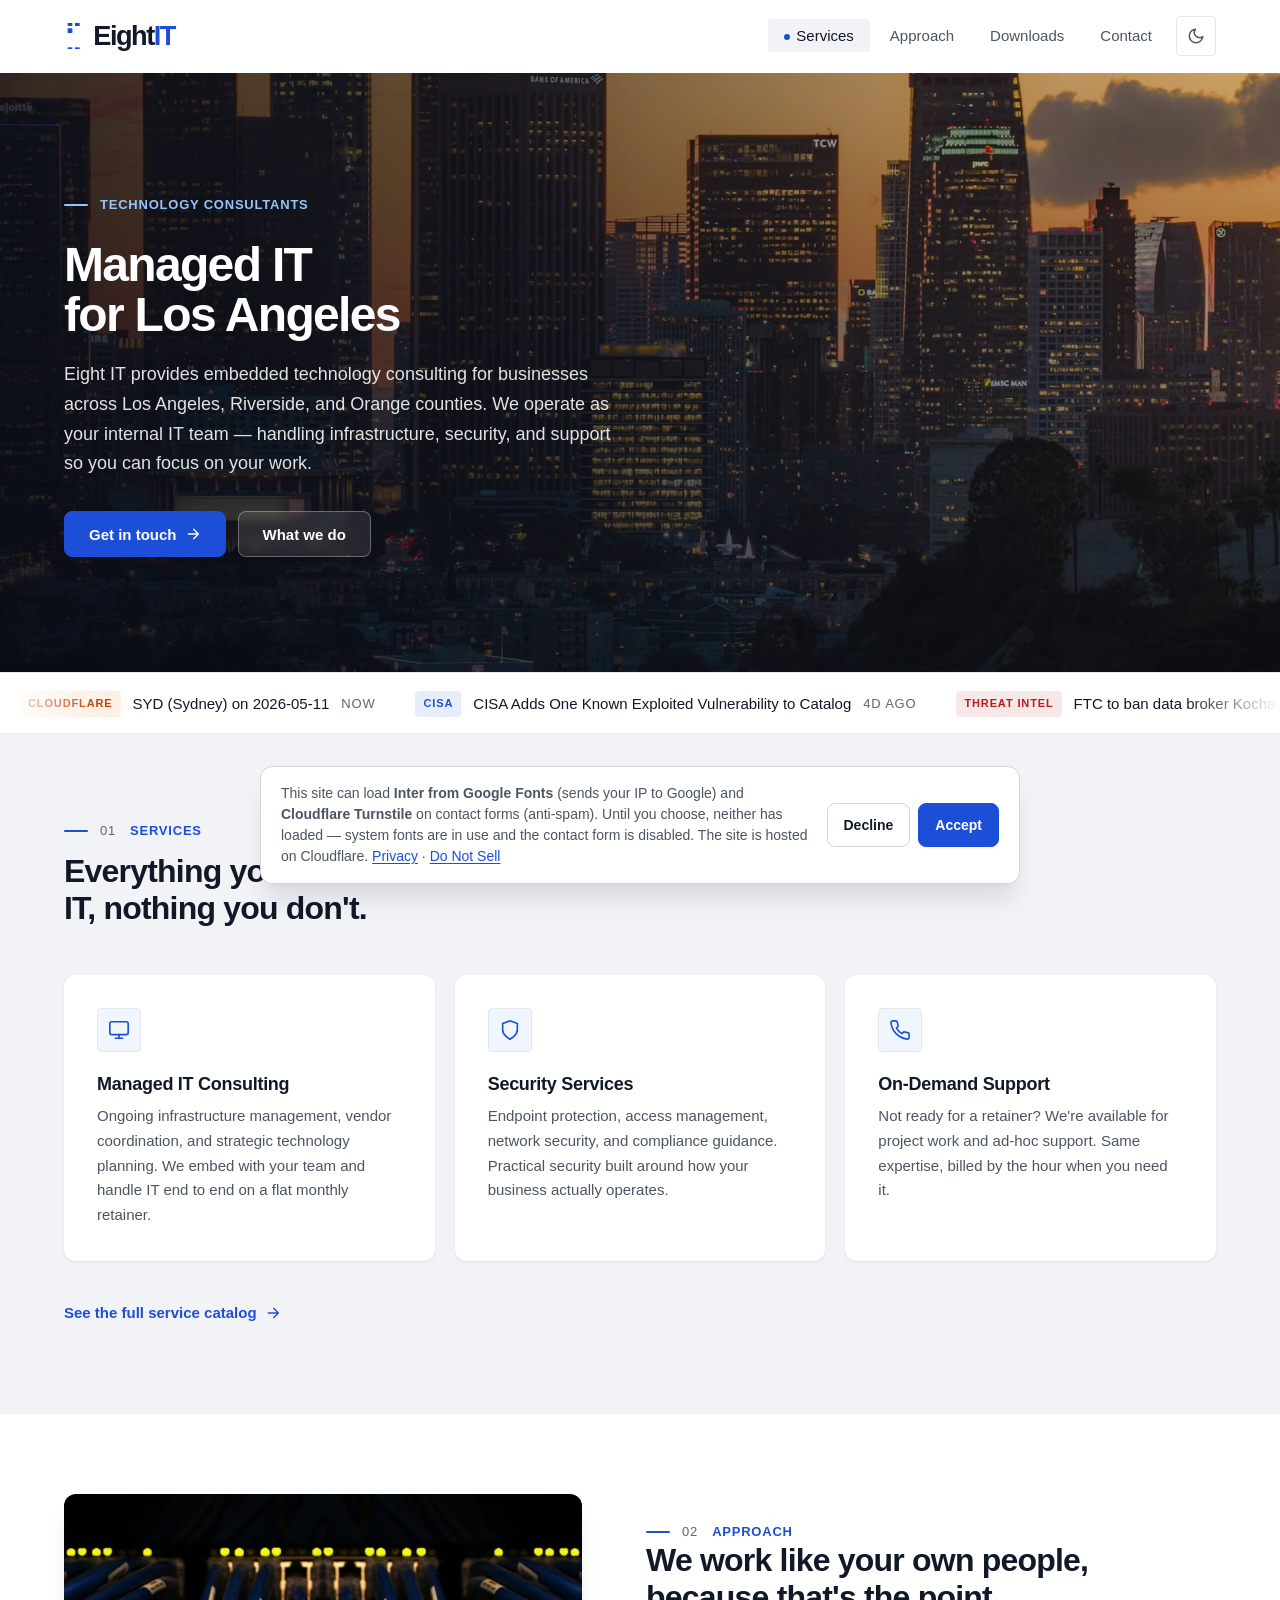
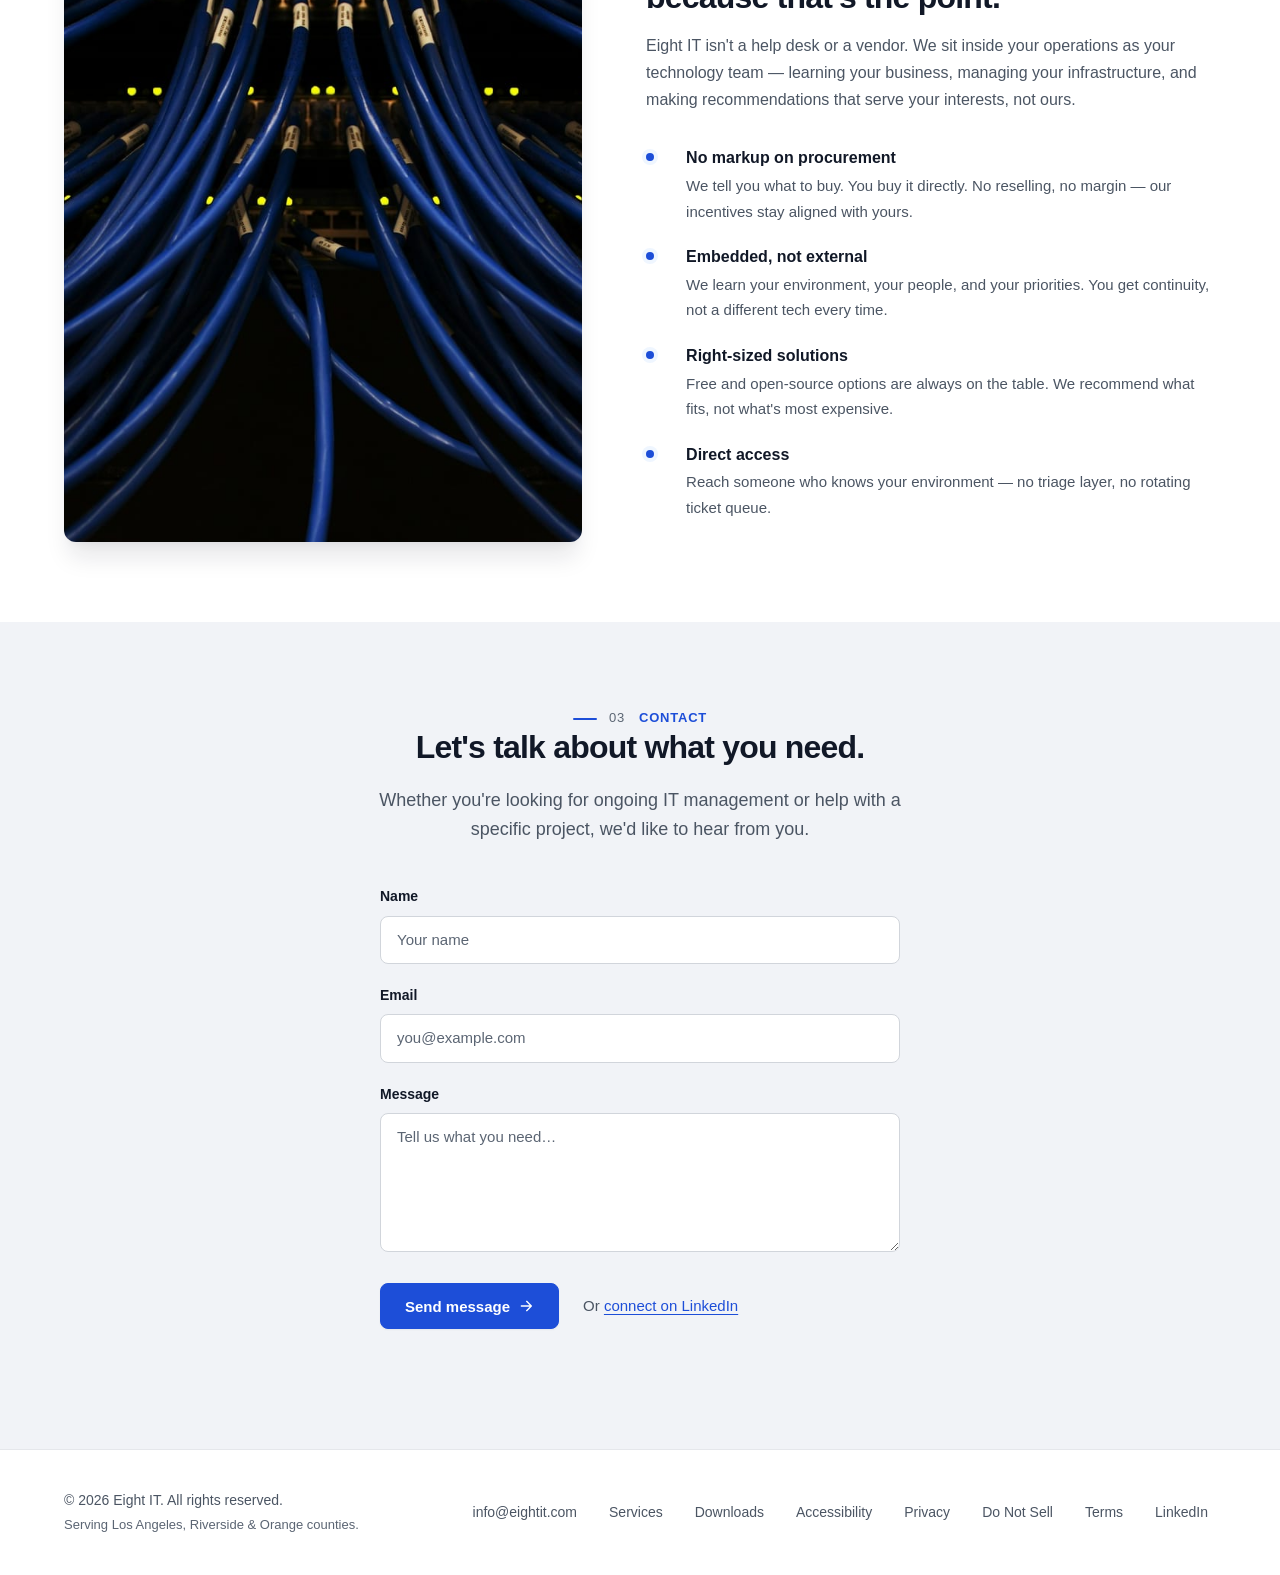
==== index.html @ 601e26f4 "Center code signature in page headers" ====
<!DOCTYPE html>
<!--
                                        ███████╗██╗ ██████╗ ██╗  ██╗████████╗    ██╗████████╗
                                        ██╔════╝██║██╔════╝ ██║  ██║╚══██╔══╝    ██║╚══██╔══╝
                                        █████╗  ██║██║  ███╗███████║   ██║       ██║   ██║
                                        ██╔══╝  ██║██║   ██║██╔══██║   ██║       ██║   ██║
                                        ███████╗██║╚██████╔╝██║  ██║   ██║       ██║   ██║
                                        ╚══════╝╚═╝ ╚═════╝ ╚═╝  ╚═╝   ╚═╝       ╚═╝   ╚═╝

                                                  Designed & built by eightit.com
-->
<html lang="en">
<head>
  <meta charset="UTF-8">
  <meta name="viewport" content="width=device-width, initial-scale=1.0">
  <title>Managed IT in Los Angeles, OC & Riverside | Eight IT</title>
  <meta name="description" content="Eight IT provides embedded technology consulting for businesses across Los Angeles, Riverside, and Orange counties. Managed IT, security, and on-demand support.">

  <link rel="canonical" href="https://eightit.com/">
  <link rel="icon" type="image/svg+xml" href="/favicon.svg">
  <meta name="theme-color" content="#ffffff" media="(prefers-color-scheme: light)">
  <meta name="theme-color" content="#0d1117" media="(prefers-color-scheme: dark)">

  <script>
    (function() {
      try {
        var t = localStorage.getItem('theme');
        if (t === 'dark' || t === 'light') document.documentElement.setAttribute('data-theme', t);
      } catch(e) {}
    })();
  </script>

  <meta property="og:type" content="website">
  <meta property="og:title" content="Managed IT in Los Angeles, OC & Riverside | Eight IT">
  <meta property="og:description" content="Embedded technology consulting for businesses across Los Angeles, Riverside, and Orange counties. Managed IT, security, and on-demand support.">
  <meta property="og:url" content="https://eightit.com/">
  <meta property="og:image" content="https://eightit.com/og-image.png">
  <meta property="og:image:width" content="1200">
  <meta property="og:image:height" content="630">
  <meta property="og:image:alt" content="Eight IT — managed IT for Los Angeles businesses">
  <meta property="og:site_name" content="Eight IT">

  <meta name="twitter:card" content="summary_large_image">
  <meta name="twitter:title" content="Managed IT in Los Angeles, OC & Riverside | Eight IT">
  <meta name="twitter:description" content="Embedded technology consulting for businesses across Los Angeles, Riverside, and Orange counties.">
  <meta name="twitter:image" content="https://eightit.com/og-image.png">

  <script>
    (function() {
      try {
        if (localStorage.getItem('consent') !== 'accept') return;
      } catch(e) { return; }
      var h = document.head, l;
      l = document.createElement('link'); l.rel = 'preconnect'; l.href = 'https://fonts.googleapis.com'; h.appendChild(l);
      l = document.createElement('link'); l.rel = 'preconnect'; l.href = 'https://fonts.gstatic.com'; l.crossOrigin = ''; h.appendChild(l);
      l = document.createElement('link'); l.rel = 'stylesheet'; l.href = 'https://fonts.googleapis.com/css2?family=Inter:wght@400;500;600;700;800&display=swap'; h.appendChild(l);
    })();
  </script>
  <link rel="preload" as="image" href="/images/hero-la.jpg" fetchpriority="high">
  <link rel="stylesheet" href="/styles.css">
  <script src="/consent.js" defer></script>

  <script type="application/ld+json">
  {
    "@context": "https://schema.org",
    "@type": "ProfessionalService",
    "name": "Eight IT",
    "description": "Embedded technology consulting for businesses across Los Angeles, Riverside, and Orange counties. Managed IT, security, and on-demand support.",
    "url": "https://eightit.com/",
    "image": "https://eightit.com/og-image.png",
    "email": "info@eightit.com",
    "areaServed": [
      { "@type": "AdministrativeArea", "name": "Los Angeles County, California" },
      { "@type": "AdministrativeArea", "name": "Riverside County, California" },
      { "@type": "AdministrativeArea", "name": "Orange County, California" }
    ],
    "knowsAbout": [
      "Managed IT Consulting",
      "On-Demand IT Support",
      "Network Security",
      "Infrastructure Management",
      "Vendor Coordination",
      "VoIP Management",
      "Backup and Disaster Recovery",
      "Network Optimization",
      "Server Maintenance",
      "Application Support"
    ],
    "sameAs": [
      "https://www.linkedin.com/company/eight-it"
    ]
  }
  </script>
</head>
<body>

  <a class="skip-link" href="#main">Skip to main content</a>

  <header class="site-header" id="site-header">
    <div class="nav-inner">
      <a href="/" class="logo" aria-label="Eight IT home"><span class="logo-spinner" aria-hidden="true"><span class="strip"><span></span><span></span><span></span><span></span><span></span><span></span><span></span><span></span><span></span><span></span></span></span>Eight<span class="logo-it">IT</span></a>
      <div class="nav-actions">
        <nav class="nav-primary" id="primary-nav" aria-label="Primary">
          <ul class="nav-links">
            <li><a href="#services">Services</a></li>
            <li><a href="#approach">Approach</a></li>
            <li><a href="/downloads">Downloads</a></li>
            <li><a href="#contact">Contact</a></li>
          </ul>
        </nav>
        <button class="theme-toggle" id="theme-toggle" aria-label="Toggle dark mode" type="button">
          <svg class="icon-moon" width="18" height="18" viewBox="0 0 24 24" fill="none" stroke="currentColor" stroke-width="2" stroke-linecap="round" stroke-linejoin="round" aria-hidden="true" focusable="false"><path d="M21 12.79A9 9 0 1 1 11.21 3 7 7 0 0 0 21 12.79z"/></svg>
          <svg class="icon-sun" width="18" height="18" viewBox="0 0 24 24" fill="none" stroke="currentColor" stroke-width="2" stroke-linecap="round" stroke-linejoin="round" aria-hidden="true" focusable="false"><circle cx="12" cy="12" r="4"/><path d="M12 2v2M12 20v2M4.93 4.93l1.41 1.41M17.66 17.66l1.41 1.41M2 12h2M20 12h2M4.93 19.07l1.41-1.41M17.66 6.34l1.41-1.41"/></svg>
        </button>
        <button
          class="menu-toggle"
          aria-label="Open navigation menu"
          aria-expanded="false"
          aria-controls="primary-nav"
          id="menu-toggle"
          type="button">
          <svg width="22" height="22" viewBox="0 0 24 24" fill="none" stroke="currentColor" stroke-width="2" stroke-linecap="round" aria-hidden="true" focusable="false"><path d="M4 7h16M4 12h16M4 17h16"/></svg>
        </button>
      </div>
    </div>
  </header>

  <div class="scroll-progress" id="scroll-progress" aria-hidden="true"></div>

  <main id="main">

    <section class="hero" aria-labelledby="hero-heading" style="background-image: url('/images/hero-la.jpg');">
      <div class="container">
        <div class="hero-content js-reveal">
          <p class="eyebrow">Technology Consultants</p>
          <h1 class="heading-display" id="hero-heading">Managed IT<br>for Los&nbsp;Angeles</h1>
          <p class="lede">Eight IT provides embedded technology consulting for businesses across Los Angeles, Riverside, and Orange counties. We operate as your internal IT team &mdash; handling infrastructure, security, and support so you can focus on your work.</p>
          <div class="cta-row">
            <a href="#contact" class="btn btn-primary">
              Get in touch
              <svg class="arrow" width="16" height="16" viewBox="0 0 24 24" fill="none" stroke="currentColor" stroke-width="2" stroke-linecap="round" stroke-linejoin="round" aria-hidden="true" focusable="false"><path d="M5 12h14M13 5l7 7-7 7"/></svg>
            </a>
            <a href="#services" class="btn btn-secondary">What we do</a>
          </div>
        </div>
      </div>
    </section>

    <aside class="status-ticker" aria-label="Recent IT status updates">
      <div class="status-ticker-track">
        <!-- ticker:start -->
        <ul class="status-ticker-list">
          <li><a class="status-item" href="https://www.cloudflarestatus.com/incidents/2l7lhfmns1c0" target="_blank" rel="noopener noreferrer">
            <span class="status-source status-source-cf">Cloudflare</span>
            <span class="status-headline">SYD (Sydney) on 2026-05-11</span>
            <span class="status-time">now</span>
          </a></li>
          <li><a class="status-item" href="https://www.cisa.gov/news-events/alerts/2026/05/01/cisa-adds-one-known-exploited-vulnerability-catalog" target="_blank" rel="noopener noreferrer">
            <span class="status-source status-source-cisa">CISA</span>
            <span class="status-headline">CISA Adds One Known Exploited Vulnerability to Catalog</span>
            <span class="status-time">4d ago</span>
          </a></li>
          <li><a class="status-item" href="https://www.bleepingcomputer.com/news/security/ftc-to-ban-data-broker-kochava-from-selling-americans-location-data/" target="_blank" rel="noopener noreferrer">
            <span class="status-source status-source-sec">Threat Intel</span>
            <span class="status-headline">FTC to ban data broker Kochava from selling Americans’ location data</span>
            <span class="status-time">2h ago</span>
          </a></li>
          <li><a class="status-item" href="https://nvd.nist.gov/vuln/detail/CVE-2026-41385" target="_blank" rel="noopener noreferrer">
            <span class="status-source status-source-nist">NIST</span>
            <span class="status-headline">CVE-2026-41385: OpenClaw before 2026.3.31 stores Nostr privateKey as plaintext in configu…</span>
            <span class="status-time">6d ago</span>
          </a></li>
          <li><a class="status-item" href="https://status.cloud.microsoft/" target="_blank" rel="noopener noreferrer">
            <span class="status-source status-source-ms">Microsoft 365</span>
            <span class="status-headline">Service health — see public status page</span>
            <span class="status-time">live</span>
          </a></li>
          <li><a class="status-item" href="https://www.cloudflarestatus.com/incidents/f7k30kg35wt9" target="_blank" rel="noopener noreferrer">
            <span class="status-source status-source-cf">Cloudflare</span>
            <span class="status-headline">LHR (London) on 2026-05-08</span>
            <span class="status-time">now</span>
          </a></li>
          <li><a class="status-item" href="https://www.cisa.gov/resources-tools/resources/careful-adoption-agentic-ai-services" target="_blank" rel="noopener noreferrer">
            <span class="status-source status-source-cisa">CISA</span>
            <span class="status-headline">Careful Adoption of Agentic AI Services</span>
            <span class="status-time">4d ago</span>
          </a></li>
          <li><a class="status-item" href="https://www.bleepingcomputer.com/news/security/the-eol-blind-spot-in-your-cve-feed-what-sca-tools-dont-check/" target="_blank" rel="noopener noreferrer">
            <span class="status-source status-source-sec">Threat Intel</span>
            <span class="status-headline">The EOL Blind Spot in Your CVE Feed: What SCA Tools Don&#39;t Check.</span>
            <span class="status-time">2h ago</span>
          </a></li>
          <li><a class="status-item" href="https://nvd.nist.gov/vuln/detail/CVE-2026-41384" target="_blank" rel="noopener noreferrer">
            <span class="status-source status-source-nist">NIST</span>
            <span class="status-headline">CVE-2026-41384: OpenClaw before 2026.3.24 contains an environment variable injection vuln…</span>
            <span class="status-time">6d ago</span>
          </a></li>
        </ul>
        <ul class="status-ticker-list" aria-hidden="true">
          <li><a class="status-item" href="https://www.cloudflarestatus.com/incidents/2l7lhfmns1c0" tabindex="-1">
            <span class="status-source status-source-cf">Cloudflare</span>
            <span class="status-headline">SYD (Sydney) on 2026-05-11</span>
            <span class="status-time">now</span>
          </a></li>
          <li><a class="status-item" href="https://www.cisa.gov/news-events/alerts/2026/05/01/cisa-adds-one-known-exploited-vulnerability-catalog" tabindex="-1">
            <span class="status-source status-source-cisa">CISA</span>
            <span class="status-headline">CISA Adds One Known Exploited Vulnerability to Catalog</span>
            <span class="status-time">4d ago</span>
          </a></li>
          <li><a class="status-item" href="https://www.bleepingcomputer.com/news/security/ftc-to-ban-data-broker-kochava-from-selling-americans-location-data/" tabindex="-1">
            <span class="status-source status-source-sec">Threat Intel</span>
            <span class="status-headline">FTC to ban data broker Kochava from selling Americans’ location data</span>
            <span class="status-time">2h ago</span>
          </a></li>
          <li><a class="status-item" href="https://nvd.nist.gov/vuln/detail/CVE-2026-41385" tabindex="-1">
            <span class="status-source status-source-nist">NIST</span>
            <span class="status-headline">CVE-2026-41385: OpenClaw before 2026.3.31 stores Nostr privateKey as plaintext in configu…</span>
            <span class="status-time">6d ago</span>
          </a></li>
          <li><a class="status-item" href="https://status.cloud.microsoft/" tabindex="-1">
            <span class="status-source status-source-ms">Microsoft 365</span>
            <span class="status-headline">Service health — see public status page</span>
            <span class="status-time">live</span>
          </a></li>
          <li><a class="status-item" href="https://www.cloudflarestatus.com/incidents/f7k30kg35wt9" tabindex="-1">
            <span class="status-source status-source-cf">Cloudflare</span>
            <span class="status-headline">LHR (London) on 2026-05-08</span>
            <span class="status-time">now</span>
          </a></li>
          <li><a class="status-item" href="https://www.cisa.gov/resources-tools/resources/careful-adoption-agentic-ai-services" tabindex="-1">
            <span class="status-source status-source-cisa">CISA</span>
            <span class="status-headline">Careful Adoption of Agentic AI Services</span>
            <span class="status-time">4d ago</span>
          </a></li>
          <li><a class="status-item" href="https://www.bleepingcomputer.com/news/security/the-eol-blind-spot-in-your-cve-feed-what-sca-tools-dont-check/" tabindex="-1">
            <span class="status-source status-source-sec">Threat Intel</span>
            <span class="status-headline">The EOL Blind Spot in Your CVE Feed: What SCA Tools Don&#39;t Check.</span>
            <span class="status-time">2h ago</span>
          </a></li>
          <li><a class="status-item" href="https://nvd.nist.gov/vuln/detail/CVE-2026-41384" tabindex="-1">
            <span class="status-source status-source-nist">NIST</span>
            <span class="status-headline">CVE-2026-41384: OpenClaw before 2026.3.24 contains an environment variable injection vuln…</span>
            <span class="status-time">6d ago</span>
          </a></li>
        </ul>
        <!-- ticker:end -->
      </div>
    </aside>

    <section class="section-tinted" id="services" aria-labelledby="services-heading">
      <div class="container">
        <div class="section-head js-reveal">
          <p class="eyebrow"><span class="num">01</span> Services</p>
          <h2 class="heading-section" id="services-heading">Everything you need from IT, nothing you don't.</h2>
        </div>
        <div class="cards">
          <article class="card js-reveal">
            <div class="card-icon" aria-hidden="true">
              <svg width="22" height="22" viewBox="0 0 24 24" fill="none" stroke="currentColor" stroke-width="1.75" stroke-linecap="round" stroke-linejoin="round" focusable="false"><rect x="2" y="3" width="20" height="14" rx="2"/><path d="M8 21h8M12 17v4"/></svg>
            </div>
            <h3 class="heading-card">Managed IT Consulting</h3>
            <p>Ongoing infrastructure management, vendor coordination, and strategic technology planning. We embed with your team and handle IT end to end on a flat monthly retainer.</p>
          </article>
          <article class="card js-reveal">
            <div class="card-icon" aria-hidden="true">
              <svg width="22" height="22" viewBox="0 0 24 24" fill="none" stroke="currentColor" stroke-width="1.75" stroke-linecap="round" stroke-linejoin="round" focusable="false"><path d="M12 22s8-4 8-10V5l-8-3-8 3v7c0 6 8 10 8 10z"/></svg>
            </div>
            <h3 class="heading-card">Security Services</h3>
            <p>Endpoint protection, access management, network security, and compliance guidance. Practical security built around how your business actually operates.</p>
          </article>
          <article class="card js-reveal">
            <div class="card-icon" aria-hidden="true">
              <svg width="22" height="22" viewBox="0 0 24 24" fill="none" stroke="currentColor" stroke-width="1.75" stroke-linecap="round" stroke-linejoin="round" focusable="false"><path d="M22 16.92v3a2 2 0 01-2.18 2 19.79 19.79 0 01-8.63-3.07 19.5 19.5 0 01-6-6 19.79 19.79 0 01-3.07-8.67A2 2 0 014.11 2h3a2 2 0 012 1.72 12.84 12.84 0 00.7 2.81 2 2 0 01-.45 2.11L8.09 9.91a16 16 0 006 6l1.27-1.27a2 2 0 012.11-.45 12.84 12.84 0 002.81.7A2 2 0 0122 16.92z"/></svg>
            </div>
            <h3 class="heading-card">On-Demand Support</h3>
            <p>Not ready for a retainer? We're available for project work and ad-hoc support. Same expertise, billed by the hour when you need it.</p>
          </article>
        </div>
        <a href="/services" class="see-more-link">
          See the full service catalog
          <svg class="arrow" width="16" height="16" viewBox="0 0 24 24" fill="none" stroke="currentColor" stroke-width="2" stroke-linecap="round" stroke-linejoin="round" aria-hidden="true" focusable="false"><path d="M5 12h14M13 5l7 7-7 7"/></svg>
        </a>
      </div>
    </section>

    <section id="approach" aria-labelledby="approach-heading">
      <div class="container">
        <div class="split-grid">
          <div class="media-frame js-reveal">
            <img
              src="/images/approach-network-cables.jpg"
              alt="Close-up of blue Ethernet cables plugged into a network switch, with status lights illuminated."
              width="1600" height="1067"
              loading="lazy"
              decoding="async">
          </div>
          <div class="js-reveal">
            <p class="eyebrow"><span class="num">02</span> Approach</p>
            <h2 class="heading-section" id="approach-heading">We work like your own people, because that's the point.</h2>
            <p class="body-muted" style="margin-top: var(--space-4);">Eight IT isn't a help desk or a vendor. We sit inside your operations as your technology team &mdash; learning your business, managing your infrastructure, and making recommendations that serve your interests, not ours.</p>
            <ul class="feature-list">
              <li>
                <div>
                  <strong>No markup on procurement</strong>
                  <span>We tell you what to buy. You buy it directly. No reselling, no margin &mdash; our incentives stay aligned with yours.</span>
                </div>
              </li>
              <li>
                <div>
                  <strong>Embedded, not external</strong>
                  <span>We learn your environment, your people, and your priorities. You get continuity, not a different tech every time.</span>
                </div>
              </li>
              <li>
                <div>
                  <strong>Right-sized solutions</strong>
                  <span>Free and open-source options are always on the table. We recommend what fits, not what's most expensive.</span>
                </div>
              </li>
              <li>
                <div>
                  <strong>Direct access</strong>
                  <span>Reach someone who knows your environment &mdash; no triage layer, no rotating ticket queue.</span>
                </div>
              </li>
            </ul>
          </div>
        </div>
      </div>
    </section>

    <section class="section-tinted contact" id="contact" aria-labelledby="contact-heading">
      <div class="container">
        <div class="js-reveal">
          <p class="eyebrow" style="justify-content: center;"><span class="num">03</span> Contact</p>
          <h2 class="heading-section" id="contact-heading">Let's talk about what you need.</h2>
          <p class="lede">Whether you're looking for ongoing IT management or help with a specific project, we'd like to hear from you.</p>
          <form class="contact-form" id="contact-form" novalidate>
            <div class="form-group">
              <label class="form-label" for="cf-name">Name</label>
              <input class="form-input" type="text" id="cf-name" name="name" autocomplete="name" required placeholder="Your name">
            </div>
            <div class="form-group">
              <label class="form-label" for="cf-email">Email</label>
              <input class="form-input" type="email" id="cf-email" name="email" autocomplete="email" required placeholder="you@example.com">
            </div>
            <div class="form-group">
              <label class="form-label" for="cf-message">Message</label>
              <textarea class="form-input" id="cf-message" name="message" rows="5" required placeholder="Tell us what you need…"></textarea>
            </div>
            <div class="form-group" style="position:absolute;left:-9999px;" aria-hidden="true">
              <label for="cf-website">Website</label>
              <input type="text" id="cf-website" name="website" tabindex="-1" autocomplete="off">
            </div>
            <div class="cf-turnstile" data-sitekey="0x4AAAAAADKU69W8-SxxoZzs" data-theme="auto"></div>
            <div class="form-footer">
              <button type="submit" class="btn btn-primary" id="cf-submit">
                <span id="cf-submit-text">Send message</span>
                <svg class="arrow" width="16" height="16" viewBox="0 0 24 24" fill="none" stroke="currentColor" stroke-width="2" stroke-linecap="round" stroke-linejoin="round" aria-hidden="true" focusable="false"><path d="M5 12h14M13 5l7 7-7 7"/></svg>
              </button>
              <p class="form-alt">Or <a href="https://www.linkedin.com/company/eight-it" target="_blank" rel="noopener noreferrer">connect on LinkedIn<span class="sr-only"> (opens in a new tab)</span></a></p>
            </div>
            <div class="form-status" id="cf-status" role="status" aria-live="polite" aria-atomic="true"></div>
          </form>
        </div>
      </div>
    </section>

  </main>

  <footer class="site-footer">
    <div class="footer-inner">
      <div class="footer-meta">
        <span>&copy; <span class="year">2026</span> Eight IT. All rights reserved.</span>
        <span class="region">Serving Los Angeles, Riverside &amp; Orange counties.</span>
      </div>
      <div class="footer-links">
        <a href="mailto:info@eightit.com">info@eightit.com</a>
        <a href="/services">Services</a>
        <a href="/downloads">Downloads</a>
        <a href="/accessibility">Accessibility</a>
        <a href="/privacy">Privacy</a>
        <a href="/do-not-sell">Do Not Sell</a>
        <a href="/terms">Terms</a>
        <a href="https://www.linkedin.com/company/eight-it" target="_blank" rel="noopener noreferrer">LinkedIn<span class="sr-only"> (opens in a new tab)</span></a>
      </div>
    </div>
  </footer>

  <script>
    (function() {
      // Mobile menu toggle
      var toggle = document.getElementById('menu-toggle');
      var nav = document.getElementById('primary-nav');
      if (toggle && nav) {
        var setOpen = function(open) {
          nav.classList.toggle('open', open);
          toggle.setAttribute('aria-expanded', String(open));
          toggle.setAttribute('aria-label', open ? 'Close navigation menu' : 'Open navigation menu');
        };
        toggle.addEventListener('click', function() { setOpen(!nav.classList.contains('open')); });
        nav.addEventListener('click', function(e) {
          if (e.target.tagName === 'A') setOpen(false);
        });
        document.addEventListener('keydown', function(e) {
          if (e.key === 'Escape' && nav.classList.contains('open')) {
            setOpen(false);
            toggle.focus();
          }
        });
      }

      // Sticky header shadow + scroll-progress bar
      var header = document.getElementById('site-header');
      var progress = document.getElementById('scroll-progress');
      var onScroll = function() {
        if (header) header.classList.toggle('scrolled', window.scrollY > 4);
        if (progress) {
          var docH = document.documentElement.scrollHeight - window.innerHeight;
          var ratio = docH > 0 ? Math.min(window.scrollY / docH, 1) : 0;
          progress.style.transform = 'scaleX(' + ratio + ')';
        }
      };
      window.addEventListener('scroll', onScroll, { passive: true });
      onScroll();

      // Theme toggle
      var themeToggle = document.getElementById('theme-toggle');
      if (themeToggle) {
        themeToggle.addEventListener('click', function() {
          var current = document.documentElement.getAttribute('data-theme');
          var prefersDark = window.matchMedia('(prefers-color-scheme: dark)').matches;
          var effective = current || (prefersDark ? 'dark' : 'light');
          var next = effective === 'dark' ? 'light' : 'dark';
          document.documentElement.classList.add('theme-transition');
          document.documentElement.setAttribute('data-theme', next);
          try { localStorage.setItem('theme', next); } catch(e) {}
          window.setTimeout(function() {
            document.documentElement.classList.remove('theme-transition');
          }, 300);
        });
      }

      // Scroll-spy for in-page nav links
      var spyLinks = Array.prototype.slice.call(
        document.querySelectorAll('.nav-links a[href^="#"]')
      );
      var spySections = Array.prototype.slice.call(
        document.querySelectorAll('main section[id]')
      );
      if (spyLinks.length && spySections.length) {
        var spyLocked = false;
        var spyLockTimer;
        var setActive = function(id) {
          spyLinks.forEach(function(l) {
            if (l.getAttribute('href') === '#' + id) l.setAttribute('data-active', '');
            else l.removeAttribute('data-active');
          });
        };
        var updateSpy = function() {
          if (spyLocked) return;
          var atBottom = (window.innerHeight + window.scrollY) >= (document.documentElement.scrollHeight - 4);
          if (atBottom) {
            setActive(spySections[spySections.length - 1].id);
            return;
          }
          var cutoff = window.innerHeight * 0.4;
          var current = spySections[0].id;
          for (var i = 0; i < spySections.length; i++) {
            var top = spySections[i].getBoundingClientRect().top;
            if (top <= cutoff) current = spySections[i].id;
          }
          setActive(current);
        };
        spyLinks.forEach(function(link) {
          link.addEventListener('click', function() {
            var href = link.getAttribute('href');
            if (!href || href.charAt(0) !== '#') return;
            spyLocked = true;
            setActive(href.slice(1));
            clearTimeout(spyLockTimer);
            spyLockTimer = setTimeout(function() { spyLocked = false; updateSpy(); }, 900);
          });
        });
        window.addEventListener('scroll', updateSpy, { passive: true });
        window.addEventListener('resize', updateSpy);
        updateSpy();
      }

    })();
  </script>

  <script>
    (function () {
      var form   = document.getElementById('contact-form');
      var submit = document.getElementById('cf-submit');
      var label  = document.getElementById('cf-submit-text');
      var status = document.getElementById('cf-status');
      if (!form) return;
      form.addEventListener('submit', function (e) {
        e.preventDefault();
        status.textContent = '';
        status.className = 'form-status';
        var token = form.querySelector('[name="cf-turnstile-response"]');
        if (typeof turnstile !== 'undefined' && (!token || !token.value)) {
          status.textContent = 'Please complete the verification challenge.';
          status.className = 'form-status error';
          return;
        }
        submit.disabled = true;
        label.textContent = 'Sending…';
        fetch('/api/contact', { method: 'POST', body: new FormData(form) })
          .then(function (r) { return r.json(); })
          .then(function (d) {
            if (d.ok) {
              form.reset();
              if (typeof turnstile !== 'undefined') turnstile.reset();
              status.textContent = 'Message sent! We\'ll be in touch shortly.';
              status.className = 'form-status success';
            } else {
              status.textContent = d.error || 'Something went wrong. Please try again.';
              status.className = 'form-status error';
            }
          })
          .catch(function () {
            status.textContent = 'Something went wrong. Please try again.';
            status.className = 'form-status error';
          })
          .finally(function () {
            submit.disabled = false;
            label.textContent = 'Send message';
          });
      });
    }());
  </script>

  <script>
    (function () {
      function esc(s) {
        return String(s).replace(/&/g,'&amp;').replace(/</g,'&lt;').replace(/>/g,'&gt;').replace(/"/g,'&quot;').replace(/'/g,'&#39;');
      }
      function item(it, focusable) {
        var target = focusable ? ' target="_blank" rel="noopener noreferrer"' : '';
        var tab    = focusable ? '' : ' tabindex="-1"';
        return '<li><a class="status-item" href="' + esc(it.href) + '"' + target + tab + '>' +
          '<span class="status-source ' + esc(it.cssClass) + '">' + esc(it.source) + '</span>' +
          '<span class="status-headline">' + esc(it.headline) + '</span>' +
          '<span class="status-time">' + esc(it.time || '') + '</span>' +
          '</a></li>';
      }
      fetch('/api/ticker')
        .then(function (r) { return r.ok ? r.json() : null; })
        .then(function (items) {
          if (!items || !items.length) return;
          var lists = document.querySelectorAll('.status-ticker-list');
          if (lists.length < 2) return;
          lists[0].innerHTML = items.map(function (it) { return item(it, true);  }).join('');
          lists[1].innerHTML = items.map(function (it) { return item(it, false); }).join('');
        })
        .catch(function () {});
    }());
  </script>

</body>
</html>
---- styles.css ----
/* ============================================
   Eight IT — Design System
   ============================================ */

/* ---- Reset ---- */
*, *::before, *::after { margin: 0; padding: 0; box-sizing: border-box; }

/* ---- Tokens ---- */
:root {
  /* Color — neutrals */
  --gray-50:  #f9fafb;
  --gray-100: #f3f4f6;
  --gray-200: #e5e7eb;
  --gray-300: #d1d5db;
  --gray-400: #9ca3af;
  --gray-500: #6b7280;
  --gray-600: #4b5563;
  --gray-700: #374151;
  --gray-800: #1f2937;
  --gray-900: #111827;

  /* Color — brand */
  --blue-50:  #eff6ff;
  --blue-100: #dbeafe;
  --blue-500: #3b82f6;
  --blue-600: #2563eb;
  --blue-700: #1d4ed8;
  --blue-800: #1e40af;
  --blue-900: #1e3a8a;

  /* Semantic */
  --fg:        var(--gray-900);
  --fg-muted:  var(--gray-600);
  --fg-subtle: #5b6573;
  --bg:        #ffffff;
  --bg-alt:    #f1f3f7;
  --bg-tinted: var(--blue-50);
  --border:    var(--gray-200);
  --border-strong: var(--gray-300);
  --accent:        var(--blue-700);
  --accent-text:   var(--blue-700);
  --accent-hover:  var(--blue-800);
  --accent-focus:  var(--blue-900);
  --on-accent:     #ffffff;
  --shadow-rgb: 17, 24, 39;
  --hero-glow: rgba(29, 78, 216, 0.06);
  --color-scheme: light;

  /* Type */
  --font-sans: "Inter", -apple-system, BlinkMacSystemFont, "Segoe UI", Roboto, Helvetica, Arial, sans-serif;
  --font-feature: "cv11", "ss01", "ss03";

  /* Spacing (4px base) */
  --space-1:  0.25rem;
  --space-2:  0.5rem;
  --space-3:  0.75rem;
  --space-4:  1rem;
  --space-5:  1.25rem;
  --space-6:  1.5rem;
  --space-8:  2rem;
  --space-10: 2.5rem;
  --space-12: 3rem;
  --space-16: 4rem;
  --space-20: 5rem;
  --space-24: 6rem;
  --space-32: 8rem;

  /* Radius */
  --radius-sm: 4px;
  --radius:    8px;
  --radius-md: 12px;
  --radius-lg: 16px;

  /* Shadow */
  --shadow-xs:  0 1px 2px 0 rgba(17, 24, 39, 0.05);
  --shadow-sm:  0 1px 3px 0 rgba(17, 24, 39, 0.08), 0 1px 2px -1px rgba(17, 24, 39, 0.06);
  --shadow:     0 4px 6px -1px rgba(17, 24, 39, 0.08), 0 2px 4px -2px rgba(17, 24, 39, 0.05);
  --shadow-md:  0 10px 15px -3px rgba(17, 24, 39, 0.08), 0 4px 6px -4px rgba(17, 24, 39, 0.04);
  --shadow-lg:  0 20px 25px -5px rgba(17, 24, 39, 0.10), 0 8px 10px -6px rgba(17, 24, 39, 0.05);
  --shadow-xl:  0 25px 50px -12px rgba(17, 24, 39, 0.18);

  /* Layout */
  --container-wide: 1200px;
  --container-prose: 720px;
  --header-height: 72px;

  /* Motion */
  --ease: cubic-bezier(0.4, 0, 0.2, 1);
  --duration: 200ms;
}

/* ---- Dark mode tokens ---- */
:root[data-theme="dark"] {
  --fg:        var(--gray-100);
  --fg-muted:  #b5bcc9;
  --fg-subtle: #8b94a3;
  --bg:        #0d1117;
  --bg-alt:    #161b22;
  --bg-tinted: #172554;
  --border:    #21262d;
  --border-strong: #30363d;
  --accent:        var(--blue-600);
  --accent-text:   #93c5fd;
  --accent-hover:  var(--blue-500);
  --accent-focus:  #bfdbfe;
  --on-accent:     #ffffff;
  --shadow-rgb: 0, 0, 0;
  --shadow-xs:  0 1px 2px 0 rgba(0, 0, 0, 0.5);
  --shadow-sm:  0 1px 3px 0 rgba(0, 0, 0, 0.45), 0 1px 2px -1px rgba(0, 0, 0, 0.35);
  --shadow:     0 4px 6px -1px rgba(0, 0, 0, 0.5), 0 2px 4px -2px rgba(0, 0, 0, 0.35);
  --shadow-md:  0 10px 15px -3px rgba(0, 0, 0, 0.55), 0 4px 6px -4px rgba(0, 0, 0, 0.35);
  --shadow-lg:  0 20px 25px -5px rgba(0, 0, 0, 0.55), 0 8px 10px -6px rgba(0, 0, 0, 0.4);
  --shadow-xl:  0 25px 50px -12px rgba(0, 0, 0, 0.7);
  --hero-glow: rgba(96, 165, 250, 0.10);
  --color-scheme: dark;
}

@media (prefers-color-scheme: dark) {
  :root:not([data-theme="light"]) {
    --fg:        var(--gray-100);
    --fg-muted:  #b5bcc9;
    --fg-subtle: #8b94a3;
    --bg:        #0d1117;
    --bg-alt:    #161b22;
    --bg-tinted: #172554;
    --border:    #21262d;
    --border-strong: #30363d;
    --accent:        var(--blue-600);
    --accent-text:   #93c5fd;
    --accent-hover:  var(--blue-500);
    --accent-focus:  #bfdbfe;
    --on-accent:     #ffffff;
    --shadow-rgb: 0, 0, 0;
    --shadow-xs:  0 1px 2px 0 rgba(0, 0, 0, 0.5);
    --shadow-sm:  0 1px 3px 0 rgba(0, 0, 0, 0.45), 0 1px 2px -1px rgba(0, 0, 0, 0.35);
    --shadow:     0 4px 6px -1px rgba(0, 0, 0, 0.5), 0 2px 4px -2px rgba(0, 0, 0, 0.35);
    --shadow-md:  0 10px 15px -3px rgba(0, 0, 0, 0.55), 0 4px 6px -4px rgba(0, 0, 0, 0.35);
    --shadow-lg:  0 20px 25px -5px rgba(0, 0, 0, 0.55), 0 8px 10px -6px rgba(0, 0, 0, 0.4);
    --shadow-xl:  0 25px 50px -12px rgba(0, 0, 0, 0.7);
    --hero-glow: rgba(96, 165, 250, 0.10);
    --color-scheme: dark;
  }
}

html { color-scheme: var(--color-scheme); }

/* Smooth color transitions when theme is toggled (not on initial paint) */
.theme-transition,
.theme-transition *,
.theme-transition *::before,
.theme-transition *::after {
  transition: background-color 250ms var(--ease),
              color 250ms var(--ease),
              border-color 250ms var(--ease),
              box-shadow 250ms var(--ease) !important;
}

/* ---- Reduced motion ---- */
@media (prefers-reduced-motion: reduce) {
  html { scroll-behavior: auto; }
  *, *::before, *::after {
    animation-duration: 0.01ms !important;
    animation-iteration-count: 1 !important;
    transition-duration: 0.01ms !important;
    scroll-behavior: auto !important;
  }
}

@media (prefers-reduced-motion: no-preference) {
  html { scroll-behavior: smooth; }
}

/* ---- Base ---- */
html {
  scroll-padding-top: calc(var(--header-height) + 16px);
}

body {
  font-family: var(--font-sans);
  font-feature-settings: var(--font-feature);
  font-size: 1rem;
  line-height: 1.6;
  color: var(--fg);
  background: var(--bg);
  -webkit-font-smoothing: antialiased;
  -moz-osx-font-smoothing: grayscale;
  text-rendering: optimizeLegibility;
}

img, svg, video {
  display: block;
  max-width: 100%;
}

/* ---- A11y utilities ---- */
.sr-only {
  position: absolute;
  width: 1px; height: 1px;
  padding: 0; margin: -1px;
  overflow: hidden;
  clip: rect(0, 0, 0, 0);
  white-space: nowrap;
  border: 0;
}

.skip-link {
  position: absolute;
  top: -48px;
  left: 16px;
  padding: 12px 20px;
  background: var(--gray-900);
  color: #fff;
  text-decoration: none;
  border-radius: var(--radius);
  font-weight: 600;
  font-size: 0.9375rem;
  z-index: 200;
  transition: top var(--duration) var(--ease);
}
.skip-link:focus {
  top: 12px;
  outline: 3px solid var(--accent);
  outline-offset: 2px;
}

:focus-visible {
  outline: 3px solid var(--accent-text);
  outline-offset: 2px;
  border-radius: var(--radius-sm);
}

/* ---- Layout primitives ---- */
.container {
  max-width: var(--container-wide);
  margin-inline: auto;
  padding-inline: var(--space-6);
}
.container-prose {
  max-width: var(--container-prose);
  margin-inline: auto;
  padding-inline: var(--space-6);
}

section { padding-block: var(--space-20); }
.section-tinted { background: var(--bg-alt); }

/* ---- Header / Nav ---- */
.site-header {
  position: sticky;
  top: 0;
  z-index: 50;
  background: rgba(255, 255, 255, 0.85);
  backdrop-filter: saturate(180%) blur(10px);
  -webkit-backdrop-filter: saturate(180%) blur(10px);
  border-bottom: 1px solid transparent;
  transition: border-color var(--duration) var(--ease);
}
.site-header.scrolled { border-bottom-color: var(--border); }

.nav-inner {
  max-width: var(--container-wide);
  margin-inline: auto;
  padding-inline: var(--space-6);
  height: var(--header-height);
  display: flex;
  align-items: center;
  justify-content: space-between;
  gap: var(--space-6);
}

.logo {
  font-size: 1.7rem;
  font-weight: 900;
  letter-spacing: -0.055em;
  color: var(--fg);
  text-decoration: none;
  padding: var(--space-2);
  margin-inline-start: calc(var(--space-2) * -1);
  border-radius: var(--radius-sm);
  display: inline-flex;
  align-items: center;
  gap: 0;
  line-height: 1;
}
.logo .logo-spinner {
  display: inline-flex;
  flex-shrink: 0;
  height: 1em;
  width: 0.75em;
  line-height: 1;
  overflow: hidden;
  color: var(--accent-text);
  font-family: ui-monospace, 'JetBrains Mono', 'Fira Code', Menlo, Consolas, monospace;
  font-size: 0.92em;
  font-weight: 700;
  align-items: flex-start;
  margin-right: 0.42em;
}
.logo .logo-spinner .strip {
  display: flex;
  flex-direction: column;
  line-height: 1;
  animation: logo-spin 0.9s steps(10) infinite;
}
.logo .logo-spinner .strip > span {
  display: block;
  height: 1em;
  line-height: 1;
  text-align: center;
  width: 100%;
}
.logo .logo-spinner .strip > span:nth-child(1)::before { content: "⠋"; }
.logo .logo-spinner .strip > span:nth-child(2)::before { content: "⠙"; }
.logo .logo-spinner .strip > span:nth-child(3)::before { content: "⠹"; }
.logo .logo-spinner .strip > span:nth-child(4)::before { content: "⠸"; }
.logo .logo-spinner .strip > span:nth-child(5)::before { content: "⠼"; }
.logo .logo-spinner .strip > span:nth-child(6)::before { content: "⠴"; }
.logo .logo-spinner .strip > span:nth-child(7)::before { content: "⠦"; }
.logo .logo-spinner .strip > span:nth-child(8)::before { content: "⠧"; }
.logo .logo-spinner .strip > span:nth-child(9)::before { content: "⠇"; }
.logo .logo-spinner .strip > span:nth-child(10)::before { content: "⠏"; }
@keyframes logo-spin {
  from { transform: translateY(0); }
  to { transform: translateY(-10em); }
}
@media (prefers-reduced-motion: reduce) {
  .logo .logo-spinner .strip { animation: none; }
}
.logo .logo-it { color: var(--accent-text); }

.nav-links {
  display: flex;
  align-items: center;
  gap: var(--space-1);
  list-style: none;
}
.nav-links a {
  color: var(--fg-muted);
  text-decoration: none;
  font-size: 0.9375rem;
  font-weight: 500;
  padding: var(--space-2) var(--space-4);
  border-radius: var(--radius-sm);
  transition: color var(--duration) var(--ease), background-color var(--duration) var(--ease);
}
.nav-links a:hover { color: var(--fg); background: var(--bg-alt); }
.nav-links a[aria-current="page"] {
  color: var(--fg);
  background: var(--bg-alt);
}

.menu-toggle {
  display: none;
  background: transparent;
  border: 1px solid transparent;
  padding: var(--space-2);
  border-radius: var(--radius-sm);
  cursor: pointer;
  color: var(--fg);
  min-width: 44px;
  min-height: 44px;
  align-items: center;
  justify-content: center;
}
.menu-toggle:hover { background: var(--bg-alt); }

/* ---- Typography ---- */
.eyebrow {
  display: inline-flex;
  align-items: center;
  gap: var(--space-3);
  font-size: 0.8125rem;
  font-weight: 600;
  letter-spacing: 0.06em;
  text-transform: uppercase;
  color: var(--accent-text);
  font-feature-settings: "tnum" 1, "ss01", "cv11";
}
.eyebrow::before {
  content: "";
  display: inline-block;
  width: 24px;
  height: 2px;
  background: var(--accent-text);
  border-radius: 1px;
}
.eyebrow .num {
  color: var(--fg-subtle);
  font-weight: 500;
  margin-right: 2px;
}

.heading-display {
  font-size: clamp(2.25rem, 1.5rem + 2.25vw, 3rem);
  line-height: 1.05;
  letter-spacing: -0.035em;
  font-weight: 800;
  color: var(--fg);
  text-wrap: balance;
}

.heading-section {
  font-size: clamp(1.75rem, 1.25rem + 1.25vw, 2rem);
  line-height: 1.15;
  letter-spacing: -0.025em;
  font-weight: 700;
  color: var(--fg);
  text-wrap: balance;
  max-width: 26ch;
}

.heading-card {
  font-size: 1.125rem;
  line-height: 1.35;
  letter-spacing: -0.015em;
  font-weight: 700;
  color: var(--fg);
}

.lede {
  font-size: 1.125rem;
  color: var(--fg-muted);
  line-height: 1.65;
  max-width: 56ch;
}

.body-muted {
  color: var(--fg-muted);
  line-height: 1.7;
}

/* ---- Buttons ---- */
.btn {
  display: inline-flex;
  align-items: center;
  justify-content: center;
  gap: var(--space-2);
  padding: 0.875rem 1.5rem;
  border-radius: var(--radius);
  font-family: inherit;
  font-size: 0.9375rem;
  font-weight: 600;
  line-height: 1;
  text-decoration: none;
  border: 1px solid transparent;
  cursor: pointer;
  min-height: 44px;
  transition: background-color var(--duration) var(--ease),
              border-color var(--duration) var(--ease),
              color var(--duration) var(--ease),
              transform var(--duration) var(--ease),
              box-shadow var(--duration) var(--ease);
  white-space: nowrap;
}
.btn:active { transform: translateY(1px); }
.btn .arrow {
  transition: transform var(--duration) var(--ease);
}
.btn:hover .arrow { transform: translateX(3px); }

.btn-primary {
  background: var(--accent);
  color: var(--on-accent);
  border-color: var(--accent);
  box-shadow: var(--shadow-xs);
}
.btn-primary:hover {
  background: var(--accent-hover);
  border-color: var(--accent-hover);
  box-shadow: var(--shadow-sm);
}

.btn-secondary {
  background: transparent;
  color: var(--fg);
  border-color: var(--border-strong);
}
.btn-secondary:hover {
  background: var(--bg-alt);
  border-color: var(--gray-400);
}

/* ---- Hero ---- */
.hero {
  position: relative;
  overflow: hidden;
  padding: 0;
  background-color: #0d1117;
  background-size: cover;
  background-position: center;
}
.hero::before {
  content: "";
  position: absolute;
  inset: 0;
  background:
    linear-gradient(180deg, rgba(7,11,21,0.20) 0%, rgba(7,11,21,0.55) 100%),
    linear-gradient(90deg,  rgba(7,11,21,0.78) 0%, rgba(7,11,21,0.50) 38%, rgba(7,11,21,0.12) 75%, rgba(7,11,21,0) 100%);
  pointer-events: none;
  z-index: 0;
}
.hero > .container {
  position: relative;
  z-index: 1;
  padding-top: clamp(5rem, 9vw, 8rem);
  padding-bottom: clamp(5rem, 9vw, 8rem);
  min-height: 580px;
  display: flex;
  align-items: center;
}
.hero-content { max-width: 640px; }
.hero-content > * + * { margin-top: var(--space-6); }
.hero-content .lede { margin-top: var(--space-5); }
.cta-row {
  margin-top: var(--space-8);
  display: flex;
  gap: var(--space-3);
  flex-wrap: wrap;
}

/* Light text inside the hero in both modes — the photo carries its own dark palette */
.hero .eyebrow { color: #93c5fd; }
.hero .eyebrow::before { background: #93c5fd; }
.hero .eyebrow .num { color: rgba(255, 255, 255, 0.55); }
.hero .heading-display { color: #ffffff; }
.hero .lede { color: rgba(255, 255, 255, 0.88); }
.hero .btn-secondary {
  background: rgba(255, 255, 255, 0.10);
  color: #ffffff;
  border-color: rgba(255, 255, 255, 0.30);
  backdrop-filter: blur(4px);
}
.hero .btn-secondary:hover {
  background: rgba(255, 255, 255, 0.18);
  border-color: rgba(255, 255, 255, 0.45);
}

@media (max-width: 640px) {
  .hero::before {
    background: linear-gradient(180deg, rgba(7,11,21,0.55) 0%, rgba(7,11,21,0.78) 100%);
  }
  .hero > .container { min-height: 460px; }
}

.media-frame {
  position: relative;
  border-radius: var(--radius-md);
  overflow: hidden;
  box-shadow: var(--shadow-lg);
  aspect-ratio: 4 / 5;
  background: var(--gray-100);
}
.media-frame img {
  width: 100%;
  height: 100%;
  object-fit: cover;
}
@media (prefers-color-scheme: dark) {
  :root:not([data-theme="light"]) .hero-orb .orb-ring {
    stroke: #2a3140;
  }
}

/* ---- Status ticker ---- */
.status-ticker {
  position: relative;
  border-block: 1px solid var(--border);
  background: var(--bg);
  overflow: hidden;
  --ticker-fade: 96px;
}
.status-ticker::before,
.status-ticker::after {
  content: "";
  position: absolute;
  top: 0; bottom: 0;
  width: var(--ticker-fade);
  z-index: 2;
  pointer-events: none;
}
.status-ticker::before {
  left: 0;
  background: linear-gradient(to right, var(--bg), rgba(0,0,0,0));
}
.status-ticker::after {
  right: 0;
  background: linear-gradient(to left, var(--bg), rgba(0,0,0,0));
}
.status-ticker-track {
  display: flex;
  width: max-content;
  animation: ticker-scroll 75s linear infinite;
}
.status-ticker:hover .status-ticker-track,
.status-ticker:focus-within .status-ticker-track {
  animation-play-state: paused;
}
@keyframes ticker-scroll {
  from { transform: translate3d(0, 0, 0); }
  to   { transform: translate3d(-50%, 0, 0); }
}
.status-ticker-list {
  display: flex;
  align-items: center;
  gap: var(--space-10);
  list-style: none;
  padding: var(--space-4) var(--space-5);
  margin: 0;
}
.status-item {
  display: inline-flex;
  align-items: center;
  gap: var(--space-3);
  text-decoration: none;
  white-space: nowrap;
  color: var(--fg-muted);
  font-size: 0.9375rem;
  transition: color var(--duration) var(--ease);
}
.status-item:hover { color: var(--fg); }
.status-item:focus-visible {
  outline: 2px solid var(--accent-text);
  outline-offset: 4px;
  border-radius: var(--radius-sm);
}
.status-source {
  font-size: 0.6875rem;
  font-weight: 700;
  letter-spacing: 0.08em;
  text-transform: uppercase;
  padding: 4px 8px;
  border-radius: var(--radius-sm);
  background: var(--bg-alt);
  color: var(--fg-subtle);
  flex-shrink: 0;
}
.status-source-cf   { color: #c2410c; background: rgba(243, 128, 32, 0.12); }
.status-source-cisa { color: var(--accent-text); background: rgba(29, 78, 216, 0.10); }
.status-source-ms   { color: #166534; background: rgba(34, 139, 34, 0.10); }
.status-source-sec  { color: #b91c1c; background: rgba(185, 28, 28, 0.10); }
.status-source-nist { color: #6d28d9; background: rgba(124, 58, 237, 0.10); }
.status-headline {
  color: var(--fg);
  font-weight: 500;
}
.status-time {
  color: var(--fg-subtle);
  font-size: 0.8125rem;
  font-variant-numeric: tabular-nums;
  text-transform: uppercase;
  letter-spacing: 0.06em;
}
:root[data-theme="dark"] .status-source-cf   { color: #fdba74; background: rgba(243, 128, 32, 0.16); }
:root[data-theme="dark"] .status-source-ms   { color: #86efac; background: rgba(34, 139, 34, 0.16); }
:root[data-theme="dark"] .status-source-sec  { color: #fca5a5; background: rgba(185, 28, 28, 0.18); }
:root[data-theme="dark"] .status-source-nist { color: #c4b5fd; background: rgba(124, 58, 237, 0.18); }
@media (prefers-color-scheme: dark) {
  :root:not([data-theme="light"]) .status-source-cf   { color: #fdba74; background: rgba(243, 128, 32, 0.16); }
  :root:not([data-theme="light"]) .status-source-ms   { color: #86efac; background: rgba(34, 139, 34, 0.16); }
  :root:not([data-theme="light"]) .status-source-sec  { color: #fca5a5; background: rgba(185, 28, 28, 0.18); }
  :root:not([data-theme="light"]) .status-source-nist { color: #c4b5fd; background: rgba(124, 58, 237, 0.18); }
}
@media (prefers-reduced-motion: reduce) {
  .status-ticker-track { animation: none; }
}

/* ---- Services / cards ---- */
.section-head { margin-bottom: var(--space-12); }
.section-head .eyebrow { margin-bottom: var(--space-3); }
.section-head .heading-section { margin-bottom: var(--space-3); }

.cards {
  display: grid;
  grid-template-columns: repeat(auto-fit, minmax(280px, 1fr));
  gap: var(--space-5);
}

.card {
  position: relative;
  background: var(--bg);
  border: 1px solid transparent;
  border-radius: var(--radius-md);
  padding: var(--space-8);
  box-shadow: var(--shadow-sm);
  transition: transform var(--duration) var(--ease),
              box-shadow var(--duration) var(--ease),
              border-color var(--duration) var(--ease);
}
.card:hover {
  transform: translateY(-3px);
  border-color: var(--border);
  box-shadow: var(--shadow-lg);
}

.card-icon {
  width: 44px;
  height: 44px;
  border-radius: var(--radius-sm);
  background: var(--bg-tinted);
  border: 1px solid var(--border);
  color: var(--accent-text);
  display: flex;
  align-items: center;
  justify-content: center;
  margin-bottom: var(--space-5);
  transition: background-color var(--duration) var(--ease),
              transform var(--duration) var(--ease),
              color var(--duration) var(--ease),
              border-color var(--duration) var(--ease);
}
.card:hover .card-icon {
  background: var(--accent);
  color: var(--on-accent);
  border-color: var(--accent);
}

.card .heading-card { margin-bottom: var(--space-2); }
.card p {
  color: var(--fg-muted);
  font-size: 0.9375rem;
  line-height: 1.65;
}

/* ---- Approach ---- */
.split-grid {
  display: grid;
  grid-template-columns: 1fr 1.1fr;
  gap: var(--space-16);
  align-items: center;
}

.feature-list {
  list-style: none;
  display: flex;
  flex-direction: column;
  gap: var(--space-5);
  margin-top: var(--space-8);
}
.feature-list li {
  display: grid;
  grid-template-columns: 28px 1fr;
  gap: var(--space-3);
  align-items: start;
  line-height: 1.6;
}
.feature-list li::before {
  content: "";
  margin-top: 8px;
  width: 8px;
  height: 8px;
  border-radius: 50%;
  background: var(--accent);
  box-shadow: 0 0 0 4px var(--bg-tinted);
}
.feature-list strong {
  display: block;
  font-weight: 600;
  color: var(--fg);
  margin-bottom: 2px;
}
.feature-list span {
  color: var(--fg-muted);
  font-size: 0.9375rem;
}

/* ---- Contact ---- */
.contact {
  text-align: center;
}
.contact .heading-section,
.contact .lede {
  margin-inline: auto;
}
.contact .heading-section { margin-bottom: var(--space-5); }
.contact-actions {
  margin-top: var(--space-10);
  display: flex;
  gap: var(--space-3);
  justify-content: center;
  flex-wrap: wrap;
}

/* ---- Contact form ---- */
.contact-form {
  max-width: 520px;
  margin: var(--space-10) auto 0;
  text-align: left;
}
.form-group { margin-bottom: var(--space-5); }
.form-label {
  display: block;
  font-size: 0.875rem;
  font-weight: 600;
  color: var(--fg);
  margin-bottom: var(--space-2);
}
.form-input {
  width: 100%;
  padding: 0.75rem 1rem;
  border: 1px solid var(--border-strong);
  border-radius: var(--radius);
  background: var(--bg);
  color: var(--fg);
  font-family: inherit;
  font-size: 0.9375rem;
  line-height: 1.5;
  transition: border-color var(--duration) var(--ease),
              box-shadow var(--duration) var(--ease);
  appearance: none;
  -webkit-appearance: none;
}
.form-input:focus {
  outline: none;
  border-color: var(--accent);
  box-shadow: 0 0 0 3px rgba(37, 99, 235, 0.15);
}
.form-input::placeholder { color: var(--fg-subtle); }
textarea.form-input { resize: vertical; min-height: 120px; }
.cf-turnstile { margin-top: var(--space-4); }
.form-footer {
  margin-top: var(--space-6);
  display: flex;
  align-items: center;
  gap: var(--space-6);
  flex-wrap: wrap;
}
.form-alt {
  font-size: 0.9375rem;
  color: var(--fg-muted);
}
.form-alt a {
  color: var(--accent-text);
  text-decoration: underline;
  text-underline-offset: 3px;
}
.form-status {
  margin-top: var(--space-4);
  font-size: 0.9375rem;
  min-height: 1.5rem;
}
.form-status.success { color: #16a34a; }
.form-status.error   { color: #dc2626; }

/* ---- Consent banner ---- */
.consent-banner {
  position: fixed;
  left: var(--space-4);
  right: var(--space-4);
  bottom: var(--space-4);
  max-width: 760px;
  margin-inline: auto;
  background: var(--bg);
  border: 1px solid var(--border-strong);
  border-radius: var(--radius-md);
  box-shadow: var(--shadow-lg);
  padding: var(--space-4) var(--space-5);
  z-index: 1000;
  animation: consent-in 0.25s var(--ease);
}
.consent-banner.consent-banner-out {
  opacity: 0;
  transform: translateY(8px);
  transition: opacity 0.2s var(--ease), transform 0.2s var(--ease);
}
.consent-inner {
  display: flex;
  flex-direction: column;
  gap: var(--space-3);
}
.consent-text {
  margin: 0;
  font-size: 0.875rem;
  line-height: 1.5;
  color: var(--fg-muted);
}
.consent-text a {
  color: var(--accent-text);
  text-decoration: underline;
  text-underline-offset: 2px;
}
.consent-actions {
  display: flex;
  gap: var(--space-2);
  flex-wrap: wrap;
}
.consent-btn {
  font-size: 0.875rem;
  padding: var(--space-2) var(--space-4);
}
@keyframes consent-in {
  from { opacity: 0; transform: translateY(12px); }
  to   { opacity: 1; transform: translateY(0); }
}
@media (prefers-reduced-motion: reduce) {
  .consent-banner { animation: none; }
}
@media (min-width: 720px) {
  .consent-inner { flex-direction: row; align-items: center; }
  .consent-text { flex: 1; }
  .consent-actions { flex-shrink: 0; }
}

/* ---- Footer ---- */
.site-footer {
  padding-block: var(--space-10);
  border-top: 1px solid var(--border);
}
.footer-inner {
  max-width: var(--container-wide);
  margin-inline: auto;
  padding-inline: var(--space-6);
  display: flex;
  justify-content: space-between;
  align-items: center;
  gap: var(--space-4);
  flex-wrap: wrap;
  font-size: 0.875rem;
  color: var(--fg-muted);
}
.footer-inner a {
  color: var(--fg-muted);
  text-decoration: none;
  padding: var(--space-1) var(--space-2);
  border-radius: var(--radius-sm);
  transition: color var(--duration) var(--ease);
}
.footer-inner a:hover { color: var(--fg); text-decoration: underline; text-underline-offset: 3px; }
.footer-links { display: flex; gap: var(--space-4); flex-wrap: wrap; }
.footer-meta {
  display: flex;
  flex-direction: column;
  gap: 4px;
  line-height: 1.5;
}
.footer-meta .region { color: var(--fg-subtle); font-size: 0.8125rem; }

/* ---- Notice / callouts ---- */
.notice {
  padding: var(--space-4) var(--space-5);
  background: var(--bg-tinted);
  border-left: 4px solid var(--accent-text);
  border-radius: var(--radius-sm);
  font-size: 0.9375rem;
  line-height: 1.6;
  color: var(--fg);
}
.notice strong { display: block; margin-bottom: 2px; color: var(--fg); }
:root[data-theme="dark"] .notice { color: #dbeafe; }
:root[data-theme="dark"] .notice strong { color: #ffffff; }
@media (prefers-color-scheme: dark) {
  :root:not([data-theme="light"]) .notice { color: #dbeafe; }
  :root:not([data-theme="light"]) .notice strong { color: #ffffff; }
}

/* ---- Download cards (downloads page) ---- */
.download-grid {
  display: grid;
  grid-template-columns: repeat(2, 1fr);
  gap: var(--space-5);
  margin-block: var(--space-6) var(--space-12);
}
.download-card {
  background: var(--bg);
  border: 1px solid var(--border);
  border-radius: var(--radius);
  padding: var(--space-7);
  display: flex;
  flex-direction: column;
  gap: var(--space-4);
  box-shadow: var(--shadow-xs);
  transition: border-color var(--duration) var(--ease), box-shadow var(--duration) var(--ease);
}
.download-card:hover { border-color: var(--border-strong); box-shadow: var(--shadow); }
.download-card-head { display: flex; align-items: center; gap: var(--space-4); }
.download-card-head h3 { font-size: 1.125rem; font-weight: 700; letter-spacing: -0.015em; }
.download-card p { color: var(--fg-muted); font-size: 0.9375rem; flex-grow: 1; }
.download-card .btn { width: 100%; }

.platform-icon {
  width: 48px;
  height: 48px;
  border-radius: var(--radius-sm);
  background: var(--bg-alt);
  border: 1px solid var(--border);
  color: var(--fg);
  display: flex;
  align-items: center;
  justify-content: center;
  flex-shrink: 0;
}

/* ---- Help block ---- */
.help-block {
  margin-top: var(--space-12);
  padding: var(--space-8);
  background: var(--bg-alt);
  border: 1px solid var(--border);
  border-radius: var(--radius);
}
.help-block h2 { margin-top: 0; margin-bottom: var(--space-3); }
.help-block p { color: var(--fg-muted); }
.help-block a { color: var(--accent-text); text-decoration: underline; text-underline-offset: 3px; }

/* ---- Prose page (accessibility, 404) ---- */
.prose h1 {
  font-size: clamp(2rem, 1.4rem + 2.5vw, 2.75rem);
  font-weight: 800;
  letter-spacing: -0.025em;
  line-height: 1.15;
  margin-bottom: var(--space-3);
}
.prose .lede { margin-bottom: var(--space-10); }
.prose h2 {
  font-size: 1.375rem;
  font-weight: 700;
  letter-spacing: -0.015em;
  margin-top: var(--space-12);
  margin-bottom: var(--space-3);
}
.prose p { margin-bottom: var(--space-4); line-height: 1.7; }
.prose p.muted { color: var(--fg-muted); }
.prose ul { margin: var(--space-4) 0 var(--space-4) var(--space-6); }
.prose li { margin-bottom: var(--space-2); line-height: 1.7; }
.prose a:not(.btn) { color: var(--accent-text); text-decoration: underline; text-underline-offset: 3px; }
.prose a:not(.btn):hover { color: var(--accent-hover); }

/* ---- (Reveal-on-load animation removed; .js-reveal is a no-op marker) ---- */

/* ---- Services catalog (services.html) ---- */
.services-list {
  display: grid;
  grid-template-columns: repeat(2, 1fr);
  gap: var(--space-5);
}
.service-item {
  background: var(--bg);
  border: 1px solid var(--border);
  border-radius: var(--radius);
  padding: var(--space-6) var(--space-7);
  box-shadow: var(--shadow-xs);
  transition: border-color var(--duration) var(--ease), box-shadow var(--duration) var(--ease), transform var(--duration) var(--ease);
}
.service-item:hover {
  border-color: var(--border-strong);
  box-shadow: var(--shadow);
  transform: translateY(-1px);
}
.service-item h3 {
  font-size: 1.0625rem;
  font-weight: 700;
  letter-spacing: -0.01em;
  margin-bottom: var(--space-2);
  line-height: 1.3;
}
.service-item p {
  font-size: 0.9375rem;
  color: var(--fg-muted);
  line-height: 1.6;
}
@media (max-width: 720px) {
  .services-list { grid-template-columns: 1fr; }
}

/* ---- "See more" inline link ---- */
.see-more-link {
  display: inline-flex;
  align-items: center;
  gap: var(--space-2);
  margin-top: var(--space-8);
  color: var(--accent-text);
  font-weight: 600;
  font-size: 0.9375rem;
  text-decoration: none;
  padding: var(--space-2) 0;
  border-bottom: 1px solid transparent;
  transition: border-color var(--duration) var(--ease), color var(--duration) var(--ease);
}
.see-more-link:hover {
  color: var(--accent-hover);
  border-bottom-color: var(--accent-text);
}
.see-more-link .arrow {
  transition: transform var(--duration) var(--ease);
}
.see-more-link:hover .arrow { transform: translateX(3px); }

/* ---- Theme toggle ---- */
.nav-actions {
  display: flex;
  align-items: center;
  gap: var(--space-2);
}

.theme-toggle {
  display: inline-flex;
  align-items: center;
  justify-content: center;
  width: 40px;
  height: 40px;
  background: transparent;
  border: 1px solid var(--border);
  border-radius: var(--radius-sm);
  cursor: pointer;
  color: var(--fg-muted);
  transition: color var(--duration) var(--ease),
              background-color var(--duration) var(--ease),
              border-color var(--duration) var(--ease);
}
.theme-toggle:hover {
  color: var(--fg);
  background: var(--bg-alt);
  border-color: var(--border-strong);
}
.theme-toggle .icon-sun { display: none; }
.theme-toggle .icon-moon { display: block; }
:root[data-theme="dark"] .theme-toggle .icon-sun { display: block; }
:root[data-theme="dark"] .theme-toggle .icon-moon { display: none; }
@media (prefers-color-scheme: dark) {
  :root:not([data-theme="light"]) .theme-toggle .icon-sun { display: block; }
  :root:not([data-theme="light"]) .theme-toggle .icon-moon { display: none; }
}

/* ---- Scroll-spy active state ---- */
.nav-links a[data-active],
.nav-links a[aria-current="page"] {
  color: var(--fg);
  background: var(--bg-alt);
}
.nav-links a[data-active]::before,
.nav-links a[aria-current="page"]::before {
  content: "";
  display: inline-block;
  width: 6px;
  height: 6px;
  border-radius: 50%;
  background: var(--accent-text);
  margin-right: 6px;
  vertical-align: middle;
}

/* ---- Scroll progress (subtle, optional) ---- */
.scroll-progress {
  position: fixed;
  top: 0;
  left: 0;
  height: 2px;
  background: var(--accent-text);
  z-index: 200;
  transform-origin: left;
  transform: scaleX(0);
  pointer-events: none;
  transition: transform 80ms linear;
}

/* ---- Micro-typography polish ---- */
.lede,
.body-muted,
.prose p {
  text-wrap: pretty;
}
.heading-section { text-wrap: balance; }
.heading-display { text-wrap: pretty; }
.footer-meta .year,
time,
.tabular {
  font-feature-settings: "tnum" 1, "ss01";
}

/* ---- Dark mode image refinement ---- */
:root[data-theme="dark"] .media-frame img,
:root[data-theme="dark"] .hero-image img {
  filter: saturate(0.95) brightness(0.95);
}
@media (prefers-color-scheme: dark) {
  :root:not([data-theme="light"]) .media-frame img,
  :root:not([data-theme="light"]) .hero-image img {
    filter: saturate(0.95) brightness(0.95);
  }
}

/* ---- Header in dark mode (transparent backdrop) ---- */
.site-header {
  background: rgba(255, 255, 255, 0.85);
}
:root[data-theme="dark"] .site-header {
  background: rgba(13, 17, 23, 0.85);
}
@media (prefers-color-scheme: dark) {
  :root:not([data-theme="light"]) .site-header {
    background: rgba(13, 17, 23, 0.85);
  }
}

/* ---- Mobile nav surface in dark mode ---- */
:root[data-theme="dark"] .nav-primary {
  background: rgba(13, 17, 23, 0.97);
}
@media (prefers-color-scheme: dark) {
  :root:not([data-theme="light"]) .nav-primary {
    background: rgba(13, 17, 23, 0.97);
  }
}

/* ---- Mobile ---- */
@media (max-width: 860px) {
  section { padding-block: var(--space-16); }
  .hero { padding-block: var(--space-20) var(--space-16); }

  .menu-toggle { display: inline-flex; }

  .nav-primary {
    position: absolute;
    top: var(--header-height);
    left: 0; right: 0;
    background: rgba(255, 255, 255, 0.97);
    backdrop-filter: blur(10px);
    border-bottom: 1px solid var(--border);
    display: none;
  }
  .nav-primary.open { display: block; }
  .nav-links {
    flex-direction: column;
    align-items: stretch;
    padding: var(--space-3) var(--space-6) var(--space-6);
    gap: 2px;
  }
  .nav-links a {
    padding: var(--space-3) var(--space-4);
    font-size: 1rem;
  }

  .hero-grid,
  .split-grid {
    grid-template-columns: 1fr;
    gap: var(--space-12);
  }
  .hero-visual { display: none; }
  .media-frame { aspect-ratio: 16 / 10; }
  .split-grid .media-frame { order: -1; }

  .download-grid { grid-template-columns: 1fr; }

  .footer-inner {
    flex-direction: column;
    align-items: flex-start;
    gap: var(--space-3);
  }
}
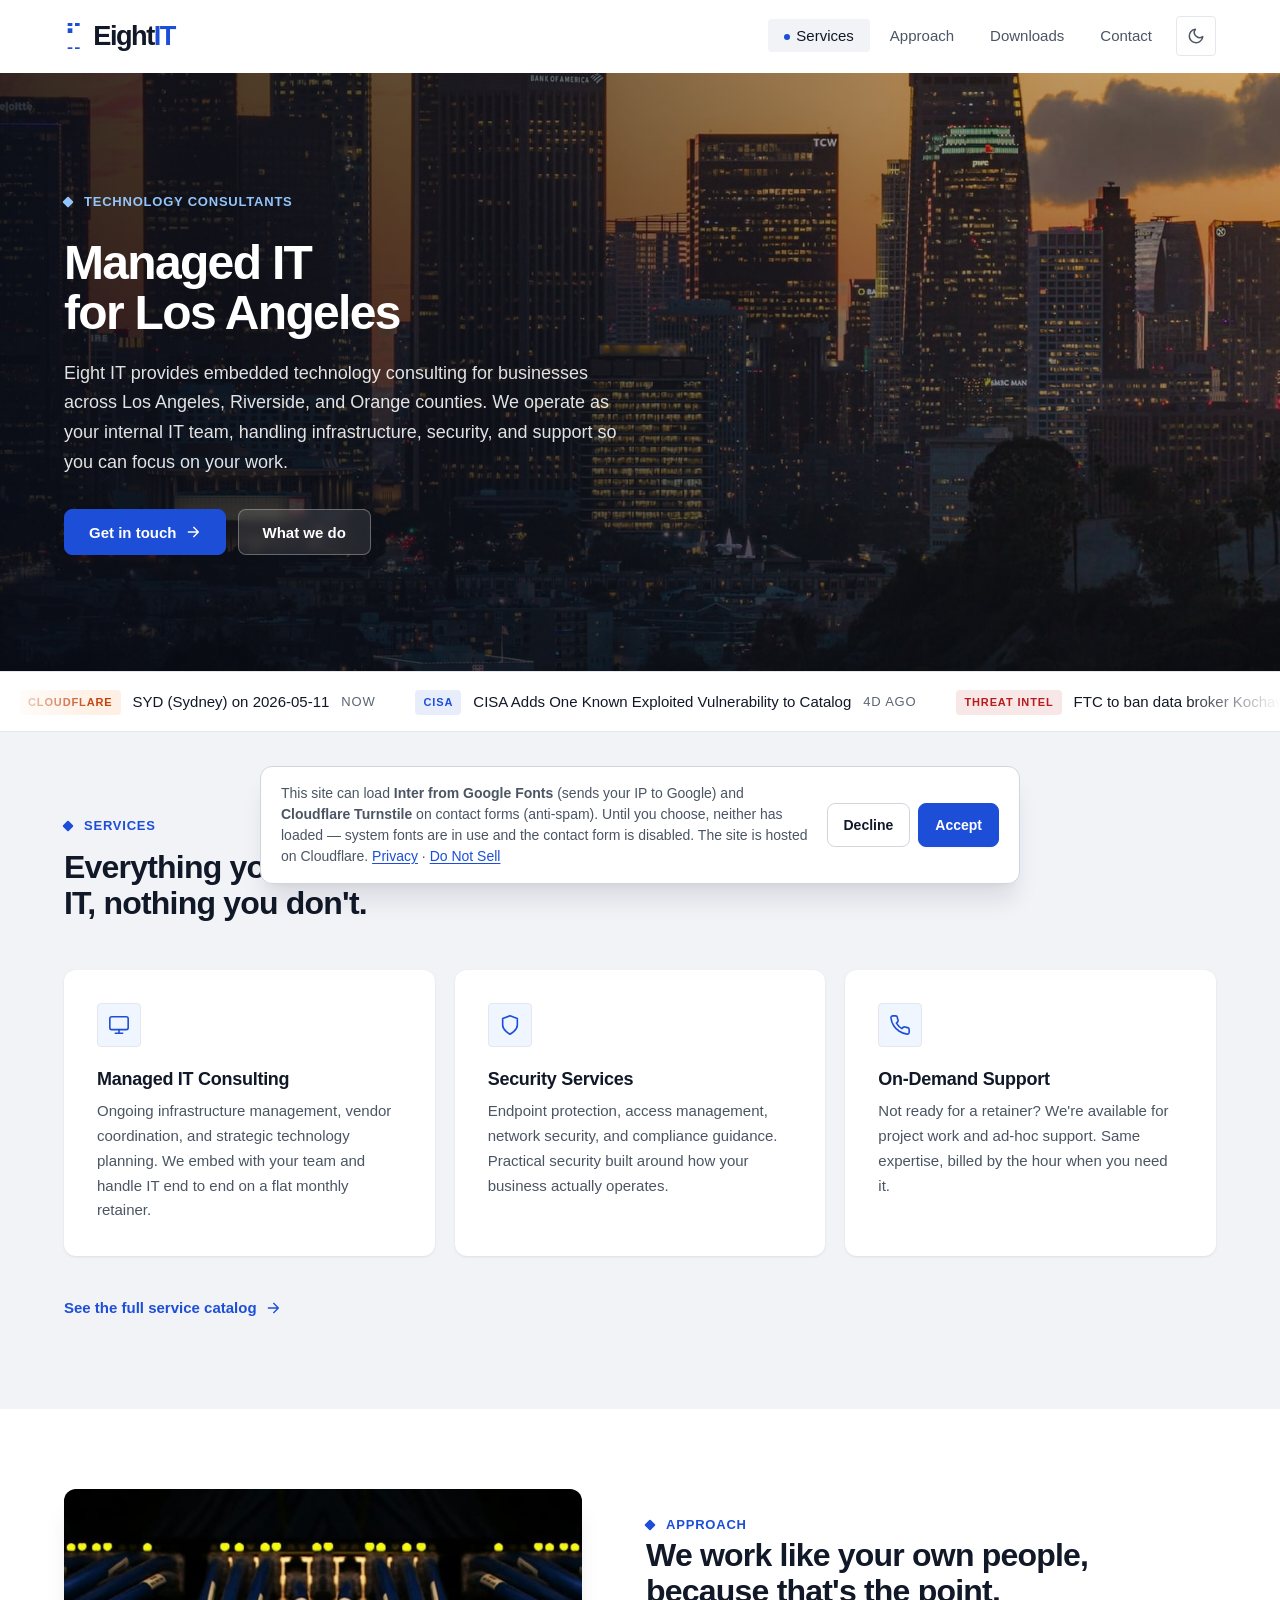
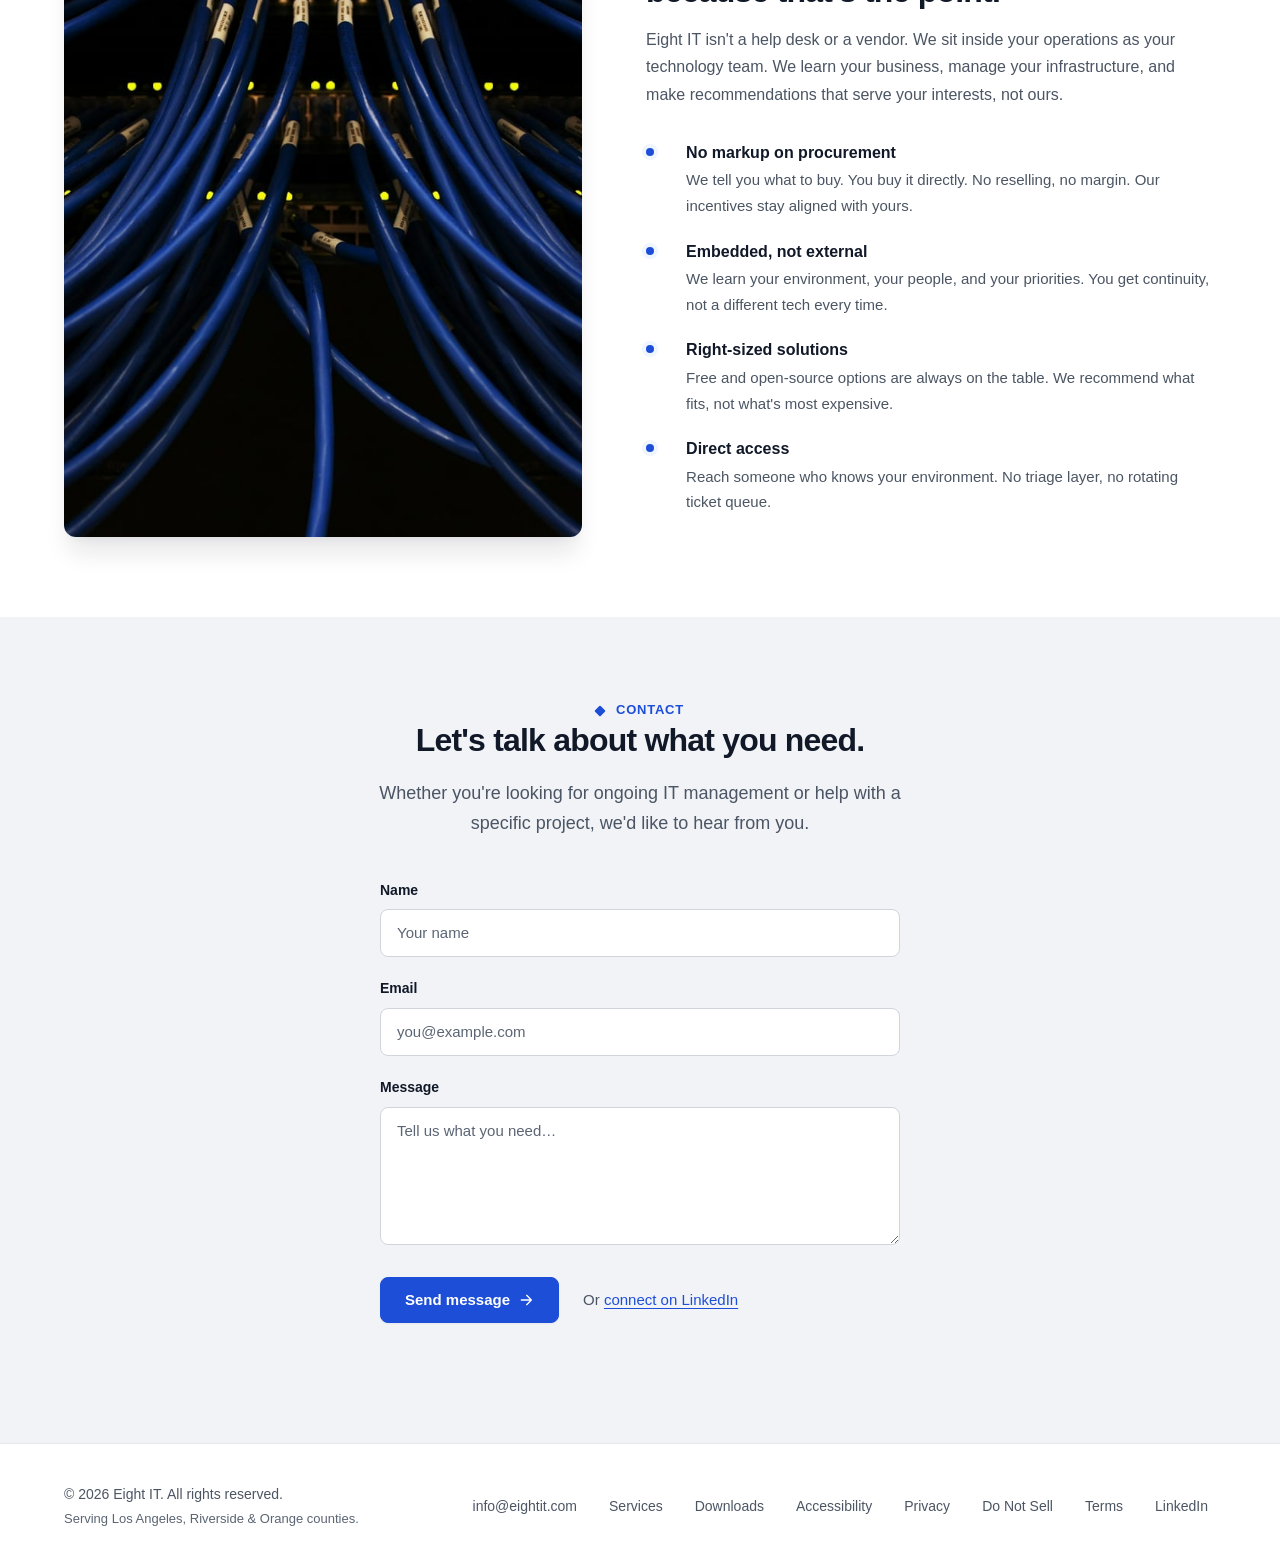
==== commit cdc3f070: "Restyle section eyebrows and clean up body copy" ====
--- a/index.html
+++ b/index.html
@@ -18,6 +18,7 @@
 
   <link rel="canonical" href="https://eightit.com/">
   <link rel="icon" type="image/svg+xml" href="/favicon.svg">
+  <link rel="apple-touch-icon" href="/apple-touch-icon.png">
   <meta name="theme-color" content="#ffffff" media="(prefers-color-scheme: light)">
   <meta name="theme-color" content="#0d1117" media="(prefers-color-scheme: dark)">
 
@@ -134,7 +135,7 @@
         <div class="hero-content js-reveal">
           <p class="eyebrow">Technology Consultants</p>
           <h1 class="heading-display" id="hero-heading">Managed IT<br>for Los&nbsp;Angeles</h1>
-          <p class="lede">Eight IT provides embedded technology consulting for businesses across Los Angeles, Riverside, and Orange counties. We operate as your internal IT team &mdash; handling infrastructure, security, and support so you can focus on your work.</p>
+          <p class="lede">Eight IT provides embedded technology consulting for businesses across Los Angeles, Riverside, and Orange counties. We operate as your internal IT team, handling infrastructure, security, and support so you can focus on your work.</p>
           <div class="cta-row">
             <a href="#contact" class="btn btn-primary">
               Get in touch
@@ -250,7 +251,7 @@
     <section class="section-tinted" id="services" aria-labelledby="services-heading">
       <div class="container">
         <div class="section-head js-reveal">
-          <p class="eyebrow"><span class="num">01</span> Services</p>
+          <p class="eyebrow">Services</p>
           <h2 class="heading-section" id="services-heading">Everything you need from IT, nothing you don't.</h2>
         </div>
         <div class="cards">
@@ -295,14 +296,14 @@
               decoding="async">
           </div>
           <div class="js-reveal">
-            <p class="eyebrow"><span class="num">02</span> Approach</p>
+            <p class="eyebrow">Approach</p>
             <h2 class="heading-section" id="approach-heading">We work like your own people, because that's the point.</h2>
-            <p class="body-muted" style="margin-top: var(--space-4);">Eight IT isn't a help desk or a vendor. We sit inside your operations as your technology team &mdash; learning your business, managing your infrastructure, and making recommendations that serve your interests, not ours.</p>
+            <p class="body-muted" style="margin-top: var(--space-4);">Eight IT isn't a help desk or a vendor. We sit inside your operations as your technology team. We learn your business, manage your infrastructure, and make recommendations that serve your interests, not ours.</p>
             <ul class="feature-list">
               <li>
                 <div>
                   <strong>No markup on procurement</strong>
-                  <span>We tell you what to buy. You buy it directly. No reselling, no margin &mdash; our incentives stay aligned with yours.</span>
+                  <span>We tell you what to buy. You buy it directly. No reselling, no margin. Our incentives stay aligned with yours.</span>
                 </div>
               </li>
               <li>
@@ -320,7 +321,7 @@
               <li>
                 <div>
                   <strong>Direct access</strong>
-                  <span>Reach someone who knows your environment &mdash; no triage layer, no rotating ticket queue.</span>
+                  <span>Reach someone who knows your environment. No triage layer, no rotating ticket queue.</span>
                 </div>
               </li>
             </ul>
@@ -332,7 +333,7 @@
     <section class="section-tinted contact" id="contact" aria-labelledby="contact-heading">
       <div class="container">
         <div class="js-reveal">
-          <p class="eyebrow" style="justify-content: center;"><span class="num">03</span> Contact</p>
+          <p class="eyebrow" style="justify-content: center;">Contact</p>
           <h2 class="heading-section" id="contact-heading">Let's talk about what you need.</h2>
           <p class="lede">Whether you're looking for ongoing IT management or help with a specific project, we'd like to hear from you.</p>
           <form class="contact-form" id="contact-form" novalidate>
--- a/styles.css
+++ b/styles.css
@@ -1,13 +1,7 @@
-/* ============================================
-   Eight IT — Design System
-   ============================================ */
-
-/* ---- Reset ---- */
 *, *::before, *::after { margin: 0; padding: 0; box-sizing: border-box; }
 
-/* ---- Tokens ---- */
 :root {
-  /* Color — neutrals */
+  
   --gray-50:  #f9fafb;
   --gray-100: #f3f4f6;
   --gray-200: #e5e7eb;
@@ -19,7 +13,7 @@
   --gray-800: #1f2937;
   --gray-900: #111827;
 
-  /* Color — brand */
+  
   --blue-50:  #eff6ff;
   --blue-100: #dbeafe;
   --blue-500: #3b82f6;
@@ -28,7 +22,7 @@
   --blue-800: #1e40af;
   --blue-900: #1e3a8a;
 
-  /* Semantic */
+  
   --fg:        var(--gray-900);
   --fg-muted:  var(--gray-600);
   --fg-subtle: #5b6573;
@@ -46,11 +40,11 @@
   --hero-glow: rgba(29, 78, 216, 0.06);
   --color-scheme: light;
 
-  /* Type */
+  
   --font-sans: "Inter", -apple-system, BlinkMacSystemFont, "Segoe UI", Roboto, Helvetica, Arial, sans-serif;
   --font-feature: "cv11", "ss01", "ss03";
 
-  /* Spacing (4px base) */
+  
   --space-1:  0.25rem;
   --space-2:  0.5rem;
   --space-3:  0.75rem;
@@ -65,13 +59,13 @@
   --space-24: 6rem;
   --space-32: 8rem;
 
-  /* Radius */
+  
   --radius-sm: 4px;
   --radius:    8px;
   --radius-md: 12px;
   --radius-lg: 16px;
 
-  /* Shadow */
+  
   --shadow-xs:  0 1px 2px 0 rgba(17, 24, 39, 0.05);
   --shadow-sm:  0 1px 3px 0 rgba(17, 24, 39, 0.08), 0 1px 2px -1px rgba(17, 24, 39, 0.06);
   --shadow:     0 4px 6px -1px rgba(17, 24, 39, 0.08), 0 2px 4px -2px rgba(17, 24, 39, 0.05);
@@ -79,17 +73,16 @@
   --shadow-lg:  0 20px 25px -5px rgba(17, 24, 39, 0.10), 0 8px 10px -6px rgba(17, 24, 39, 0.05);
   --shadow-xl:  0 25px 50px -12px rgba(17, 24, 39, 0.18);
 
-  /* Layout */
+  
   --container-wide: 1200px;
   --container-prose: 720px;
   --header-height: 72px;
 
-  /* Motion */
+  
   --ease: cubic-bezier(0.4, 0, 0.2, 1);
   --duration: 200ms;
 }
 
-/* ---- Dark mode tokens ---- */
 :root[data-theme="dark"] {
   --fg:        var(--gray-100);
   --fg-muted:  #b5bcc9;
@@ -144,7 +137,6 @@
 
 html { color-scheme: var(--color-scheme); }
 
-/* Smooth color transitions when theme is toggled (not on initial paint) */
 .theme-transition,
 .theme-transition *,
 .theme-transition *::before,
@@ -155,7 +147,6 @@
               box-shadow 250ms var(--ease) !important;
 }
 
-/* ---- Reduced motion ---- */
 @media (prefers-reduced-motion: reduce) {
   html { scroll-behavior: auto; }
   *, *::before, *::after {
@@ -170,7 +161,6 @@
   html { scroll-behavior: smooth; }
 }
 
-/* ---- Base ---- */
 html {
   scroll-padding-top: calc(var(--header-height) + 16px);
 }
@@ -192,7 +182,6 @@
   max-width: 100%;
 }
 
-/* ---- A11y utilities ---- */
 .sr-only {
   position: absolute;
   width: 1px; height: 1px;
@@ -229,7 +218,6 @@
   border-radius: var(--radius-sm);
 }
 
-/* ---- Layout primitives ---- */
 .container {
   max-width: var(--container-wide);
   margin-inline: auto;
@@ -244,7 +232,6 @@
 section { padding-block: var(--space-20); }
 .section-tinted { background: var(--bg-alt); }
 
-/* ---- Header / Nav ---- */
 .site-header {
   position: sticky;
   top: 0;
@@ -364,7 +351,6 @@
 }
 .menu-toggle:hover { background: var(--bg-alt); }
 
-/* ---- Typography ---- */
 .eyebrow {
   display: inline-flex;
   align-items: center;
@@ -379,15 +365,11 @@
 .eyebrow::before {
   content: "";
   display: inline-block;
-  width: 24px;
-  height: 2px;
+  width: 8px;
+  height: 8px;
   background: var(--accent-text);
   border-radius: 1px;
-}
-.eyebrow .num {
-  color: var(--fg-subtle);
-  font-weight: 500;
-  margin-right: 2px;
+  transform: rotate(45deg);
 }
 
 .heading-display {
@@ -429,7 +411,6 @@
   line-height: 1.7;
 }
 
-/* ---- Buttons ---- */
 .btn {
   display: inline-flex;
   align-items: center;
@@ -480,7 +461,6 @@
   border-color: var(--gray-400);
 }
 
-/* ---- Hero ---- */
 .hero {
   position: relative;
   overflow: hidden;
@@ -518,10 +498,8 @@
   flex-wrap: wrap;
 }
 
-/* Light text inside the hero in both modes — the photo carries its own dark palette */
 .hero .eyebrow { color: #93c5fd; }
 .hero .eyebrow::before { background: #93c5fd; }
-.hero .eyebrow .num { color: rgba(255, 255, 255, 0.55); }
 .hero .heading-display { color: #ffffff; }
 .hero .lede { color: rgba(255, 255, 255, 0.88); }
 .hero .btn-secondary {
@@ -561,7 +539,6 @@
   }
 }
 
-/* ---- Status ticker ---- */
 .status-ticker {
   position: relative;
   border-block: 1px solid var(--border);
@@ -664,7 +641,6 @@
   .status-ticker-track { animation: none; }
 }
 
-/* ---- Services / cards ---- */
 .section-head { margin-bottom: var(--space-12); }
 .section-head .eyebrow { margin-bottom: var(--space-3); }
 .section-head .heading-section { margin-bottom: var(--space-3); }
@@ -721,7 +697,6 @@
   line-height: 1.65;
 }
 
-/* ---- Approach ---- */
 .split-grid {
   display: grid;
   grid-template-columns: 1fr 1.1fr;
@@ -763,7 +738,6 @@
   font-size: 0.9375rem;
 }
 
-/* ---- Contact ---- */
 .contact {
   text-align: center;
 }
@@ -780,7 +754,6 @@
   flex-wrap: wrap;
 }
 
-/* ---- Contact form ---- */
 .contact-form {
   max-width: 520px;
   margin: var(--space-10) auto 0;
@@ -841,7 +814,6 @@
 .form-status.success { color: #16a34a; }
 .form-status.error   { color: #dc2626; }
 
-/* ---- Consent banner ---- */
 .consent-banner {
   position: fixed;
   left: var(--space-4);
@@ -900,7 +872,6 @@
   .consent-actions { flex-shrink: 0; }
 }
 
-/* ---- Footer ---- */
 .site-footer {
   padding-block: var(--space-10);
   border-top: 1px solid var(--border);
@@ -934,7 +905,6 @@
 }
 .footer-meta .region { color: var(--fg-subtle); font-size: 0.8125rem; }
 
-/* ---- Notice / callouts ---- */
 .notice {
   padding: var(--space-4) var(--space-5);
   background: var(--bg-tinted);
@@ -952,7 +922,6 @@
   :root:not([data-theme="light"]) .notice strong { color: #ffffff; }
 }
 
-/* ---- Download cards (downloads page) ---- */
 .download-grid {
   display: grid;
   grid-template-columns: repeat(2, 1fr);
@@ -989,7 +958,6 @@
   flex-shrink: 0;
 }
 
-/* ---- Help block ---- */
 .help-block {
   margin-top: var(--space-12);
   padding: var(--space-8);
@@ -1001,7 +969,6 @@
 .help-block p { color: var(--fg-muted); }
 .help-block a { color: var(--accent-text); text-decoration: underline; text-underline-offset: 3px; }
 
-/* ---- Prose page (accessibility, 404) ---- */
 .prose h1 {
   font-size: clamp(2rem, 1.4rem + 2.5vw, 2.75rem);
   font-weight: 800;
@@ -1024,9 +991,6 @@
 .prose a:not(.btn) { color: var(--accent-text); text-decoration: underline; text-underline-offset: 3px; }
 .prose a:not(.btn):hover { color: var(--accent-hover); }
 
-/* ---- (Reveal-on-load animation removed; .js-reveal is a no-op marker) ---- */
-
-/* ---- Services catalog (services.html) ---- */
 .services-list {
   display: grid;
   grid-template-columns: repeat(2, 1fr);
@@ -1061,7 +1025,6 @@
   .services-list { grid-template-columns: 1fr; }
 }
 
-/* ---- "See more" inline link ---- */
 .see-more-link {
   display: inline-flex;
   align-items: center;
@@ -1084,7 +1047,6 @@
 }
 .see-more-link:hover .arrow { transform: translateX(3px); }
 
-/* ---- Theme toggle ---- */
 .nav-actions {
   display: flex;
   align-items: center;
@@ -1120,7 +1082,6 @@
   :root:not([data-theme="light"]) .theme-toggle .icon-moon { display: none; }
 }
 
-/* ---- Scroll-spy active state ---- */
 .nav-links a[data-active],
 .nav-links a[aria-current="page"] {
   color: var(--fg);
@@ -1138,7 +1099,6 @@
   vertical-align: middle;
 }
 
-/* ---- Scroll progress (subtle, optional) ---- */
 .scroll-progress {
   position: fixed;
   top: 0;
@@ -1152,7 +1112,6 @@
   transition: transform 80ms linear;
 }
 
-/* ---- Micro-typography polish ---- */
 .lede,
 .body-muted,
 .prose p {
@@ -1166,7 +1125,6 @@
   font-feature-settings: "tnum" 1, "ss01";
 }
 
-/* ---- Dark mode image refinement ---- */
 :root[data-theme="dark"] .media-frame img,
 :root[data-theme="dark"] .hero-image img {
   filter: saturate(0.95) brightness(0.95);
@@ -1178,7 +1136,6 @@
   }
 }
 
-/* ---- Header in dark mode (transparent backdrop) ---- */
 .site-header {
   background: rgba(255, 255, 255, 0.85);
 }
@@ -1191,7 +1148,6 @@
   }
 }
 
-/* ---- Mobile nav surface in dark mode ---- */
 :root[data-theme="dark"] .nav-primary {
   background: rgba(13, 17, 23, 0.97);
 }
@@ -1201,7 +1157,6 @@
   }
 }
 
-/* ---- Mobile ---- */
 @media (max-width: 860px) {
   section { padding-block: var(--space-16); }
   .hero { padding-block: var(--space-20) var(--space-16); }
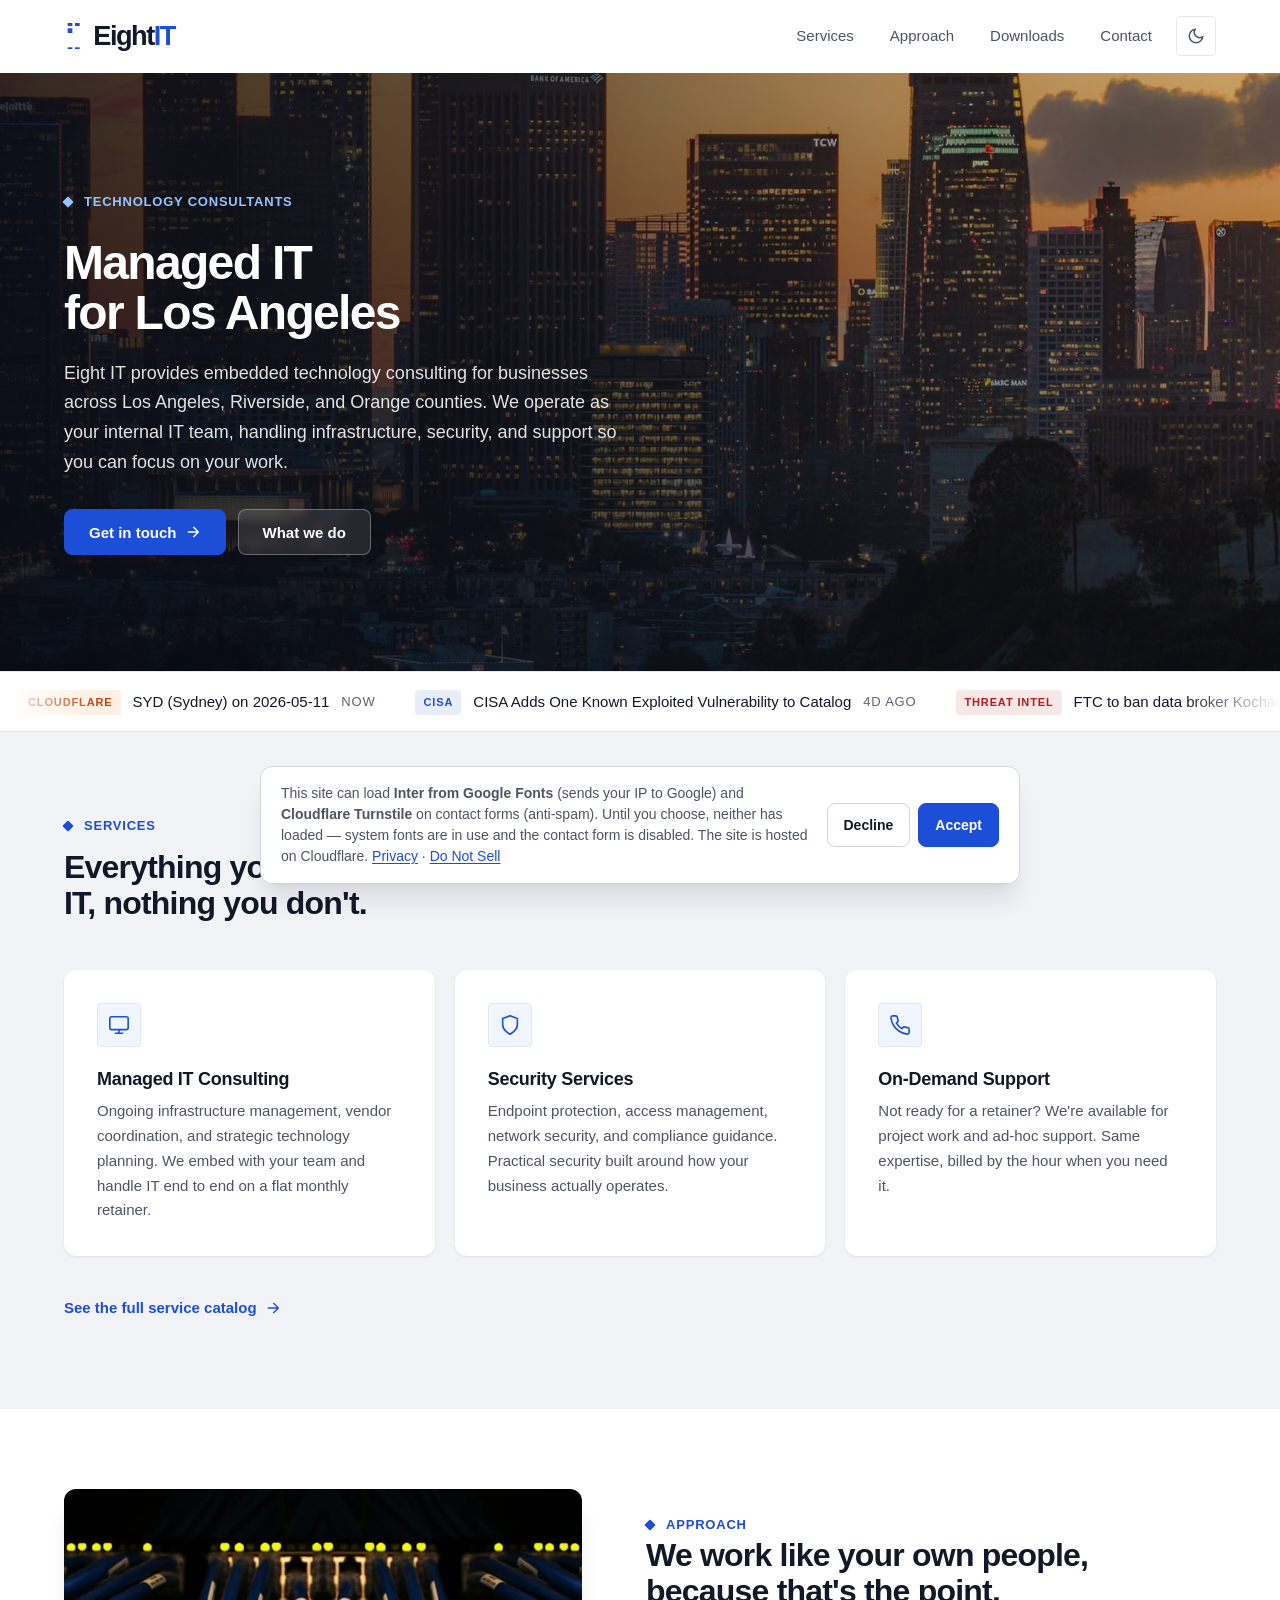
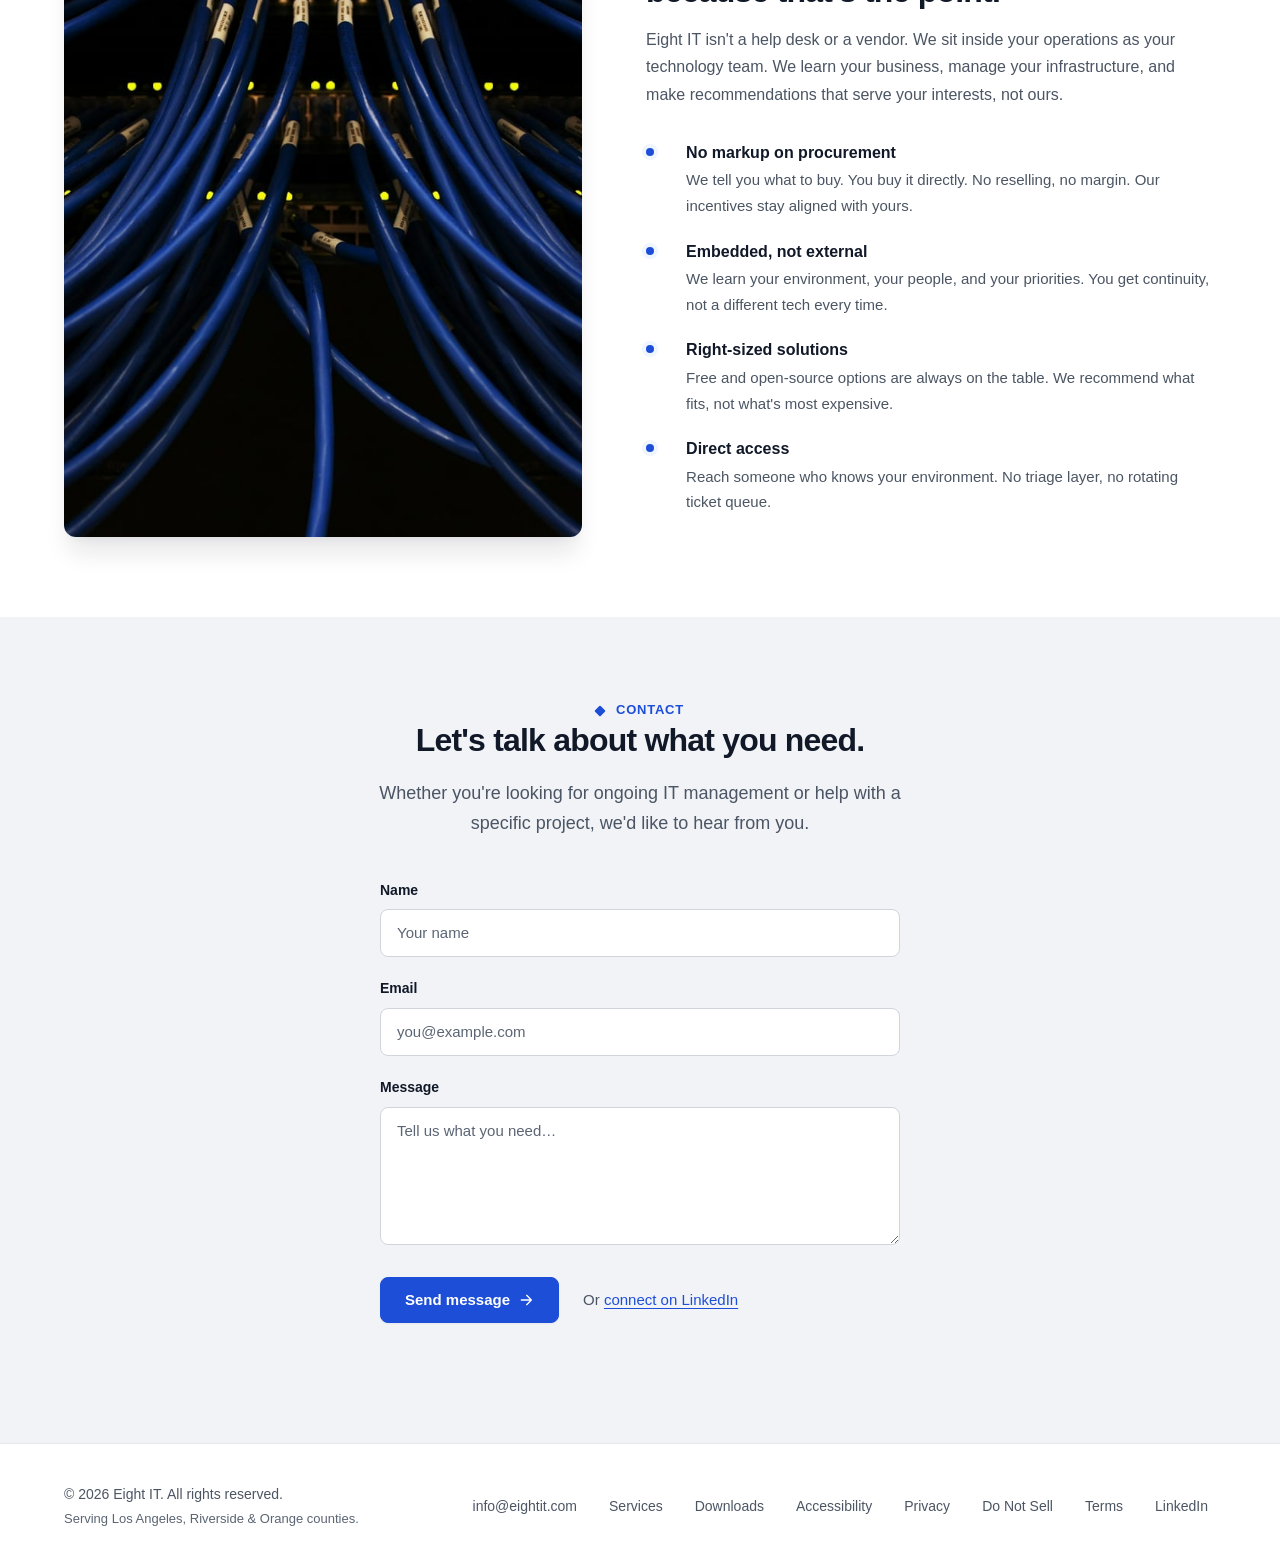
==== commit e1f0f1a3: "Point Services nav link to services page" ====
--- a/index.html
+++ b/index.html
@@ -103,7 +103,7 @@
       <div class="nav-actions">
         <nav class="nav-primary" id="primary-nav" aria-label="Primary">
           <ul class="nav-links">
-            <li><a href="#services">Services</a></li>
+            <li><a href="/services">Services</a></li>
             <li><a href="#approach">Approach</a></li>
             <li><a href="/downloads">Downloads</a></li>
             <li><a href="#contact">Contact</a></li>
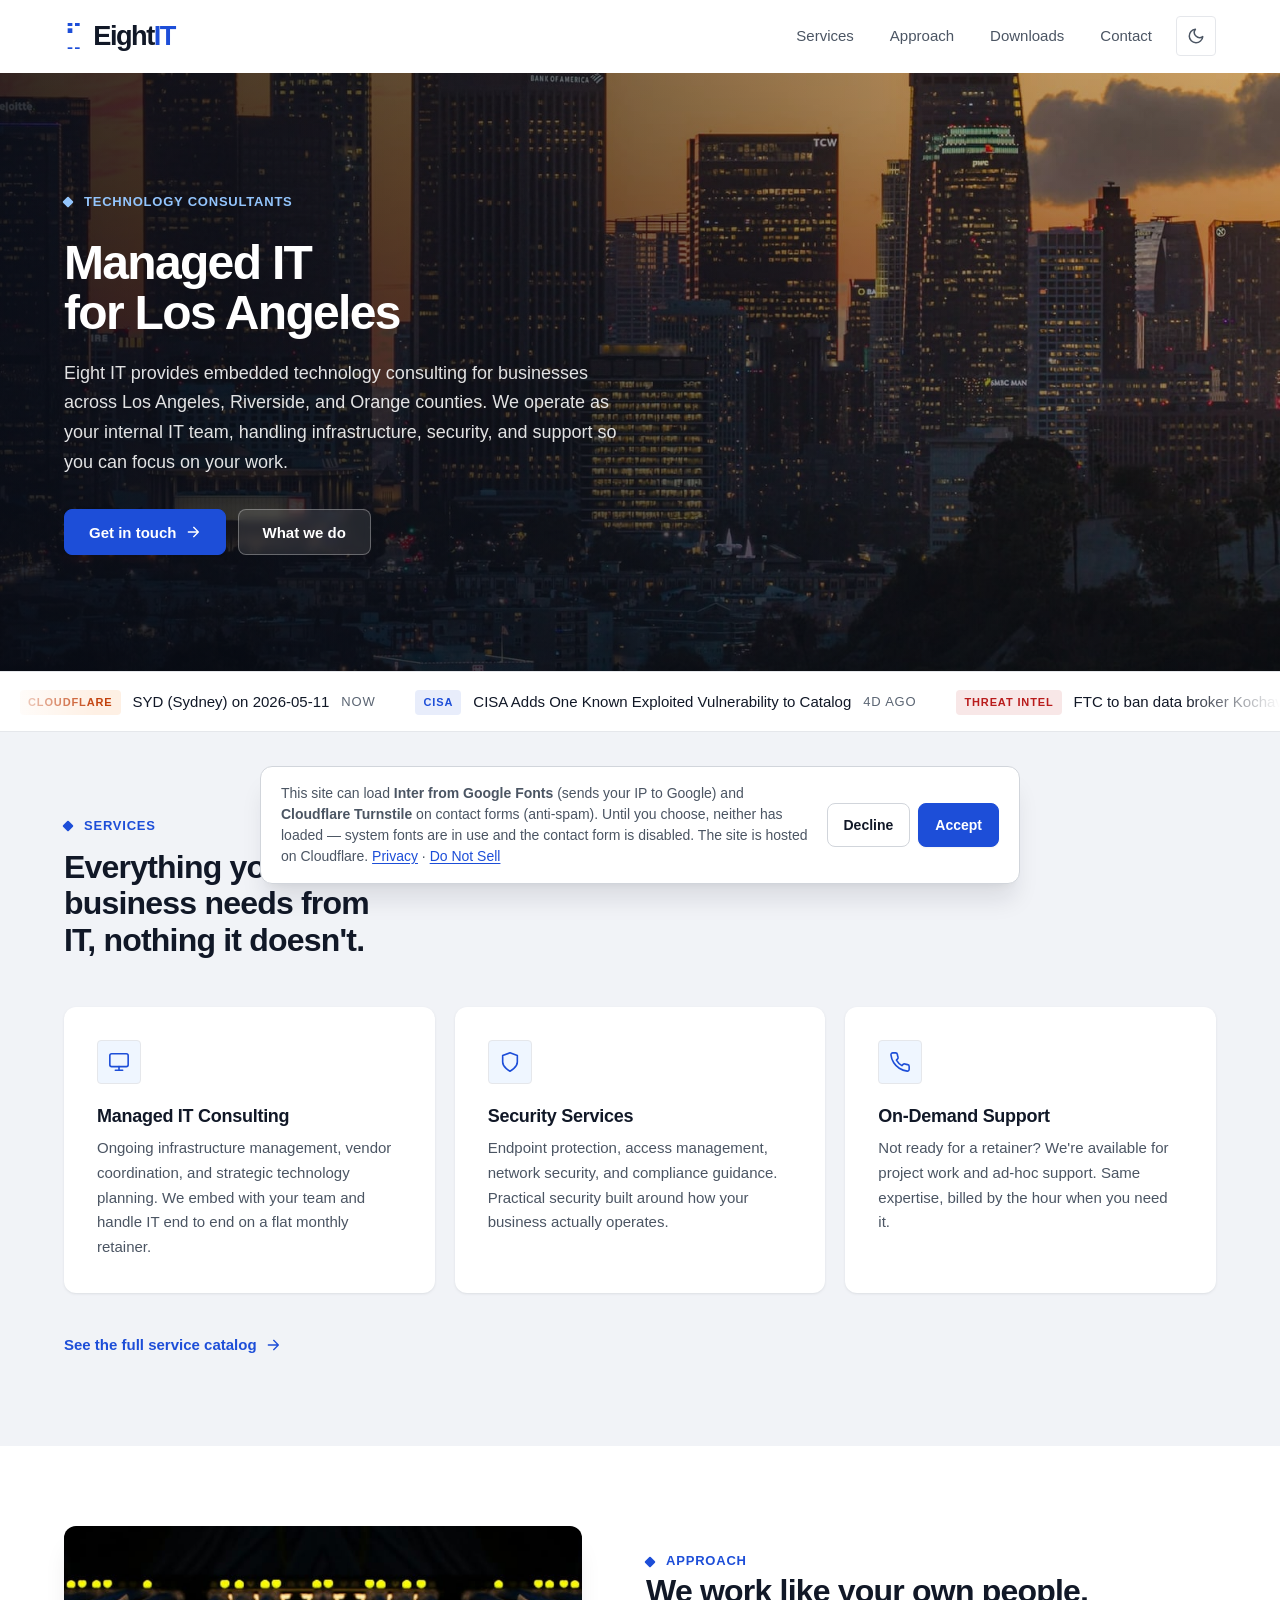
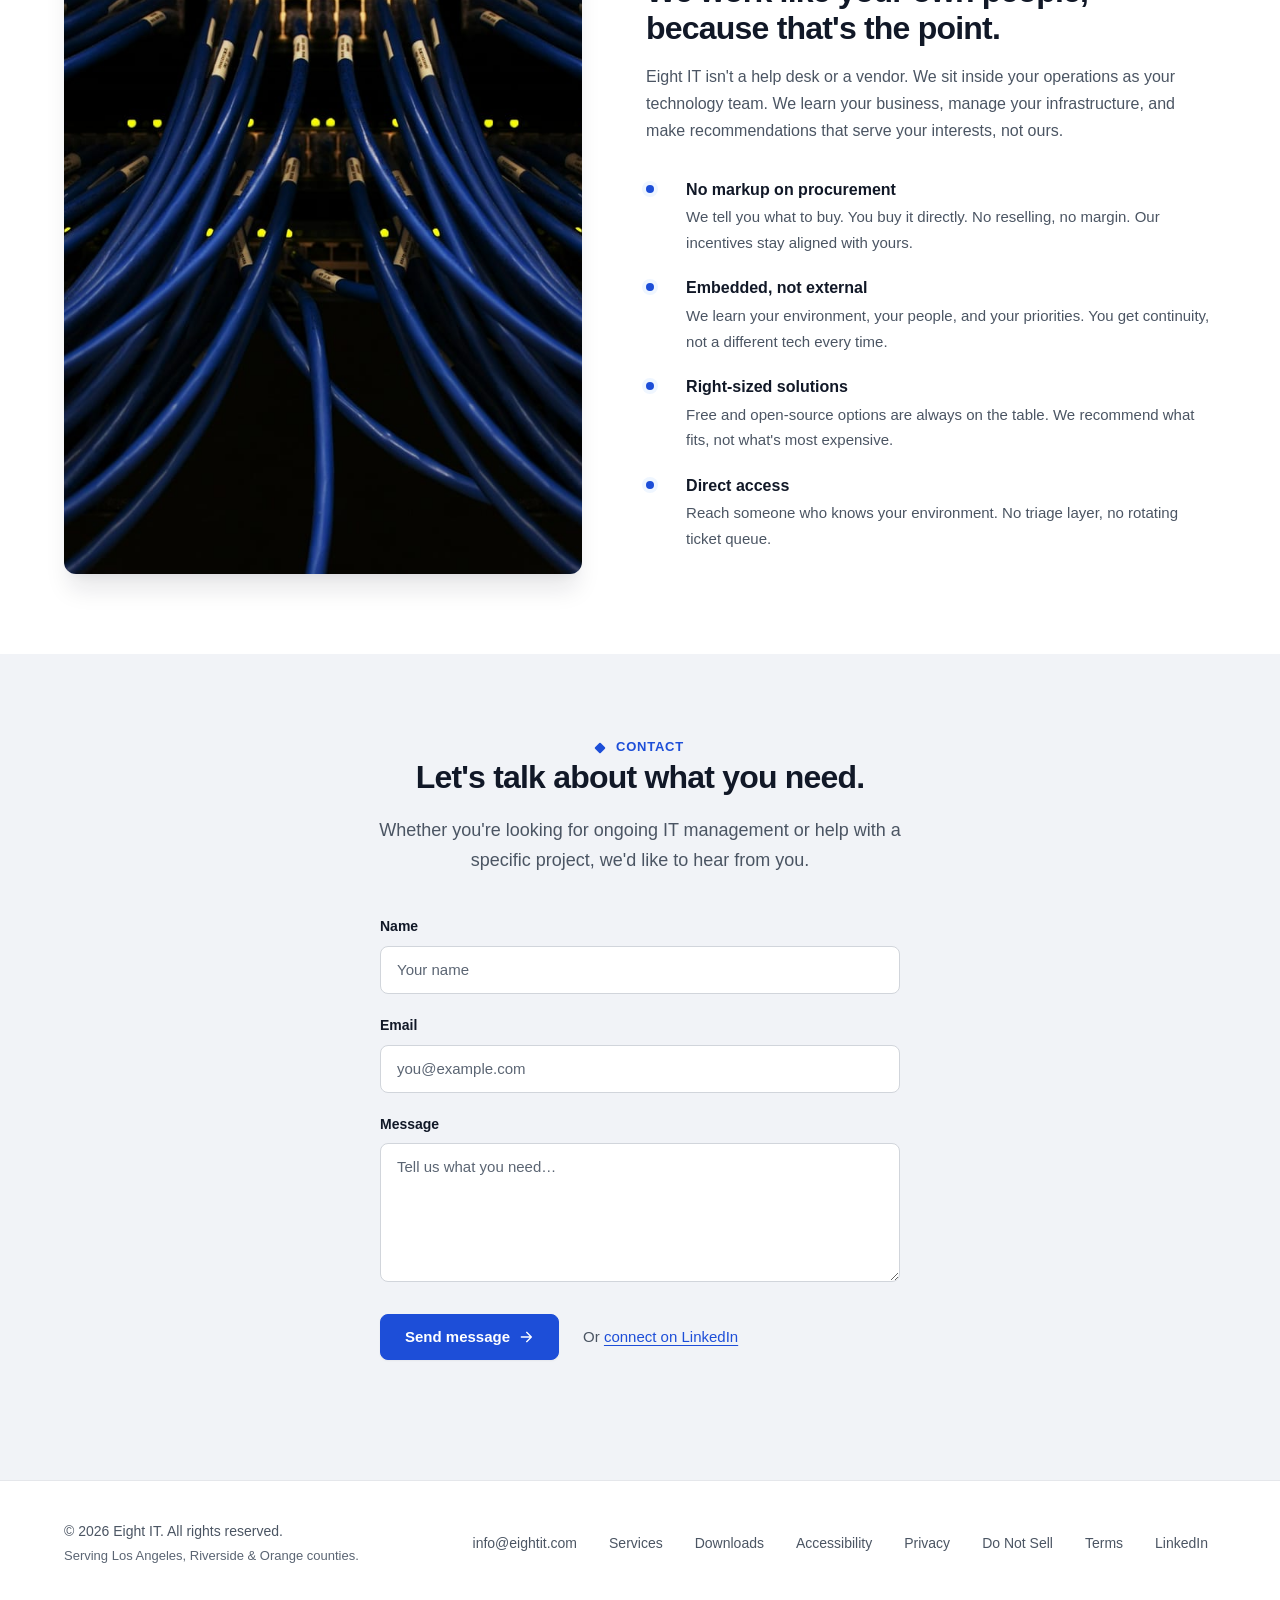
==== commit 392fa34e: "Reword services section heading" ====
--- a/index.html
+++ b/index.html
@@ -252,7 +252,7 @@
       <div class="container">
         <div class="section-head js-reveal">
           <p class="eyebrow">Services</p>
-          <h2 class="heading-section" id="services-heading">Everything you need from IT, nothing you don't.</h2>
+          <h2 class="heading-section" id="services-heading">Everything your business needs from IT, nothing it doesn't.</h2>
         </div>
         <div class="cards">
           <article class="card js-reveal">
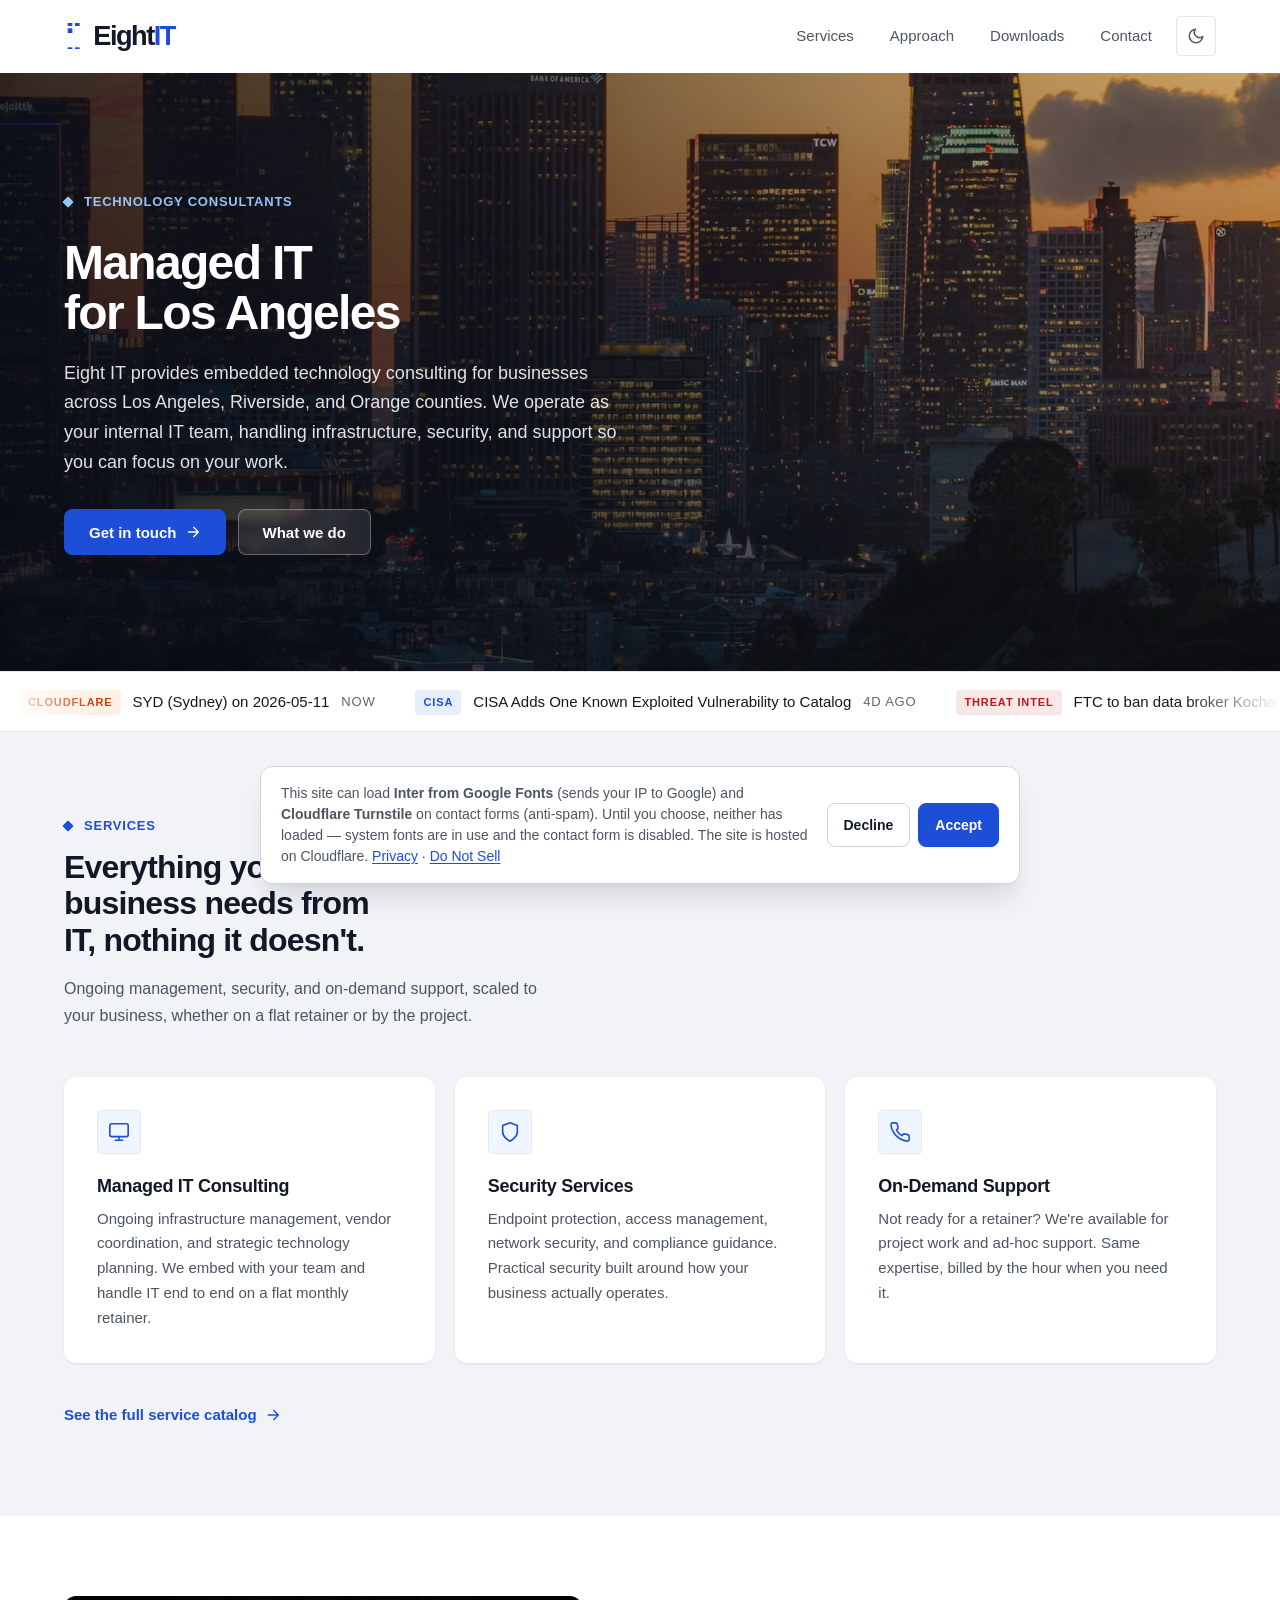
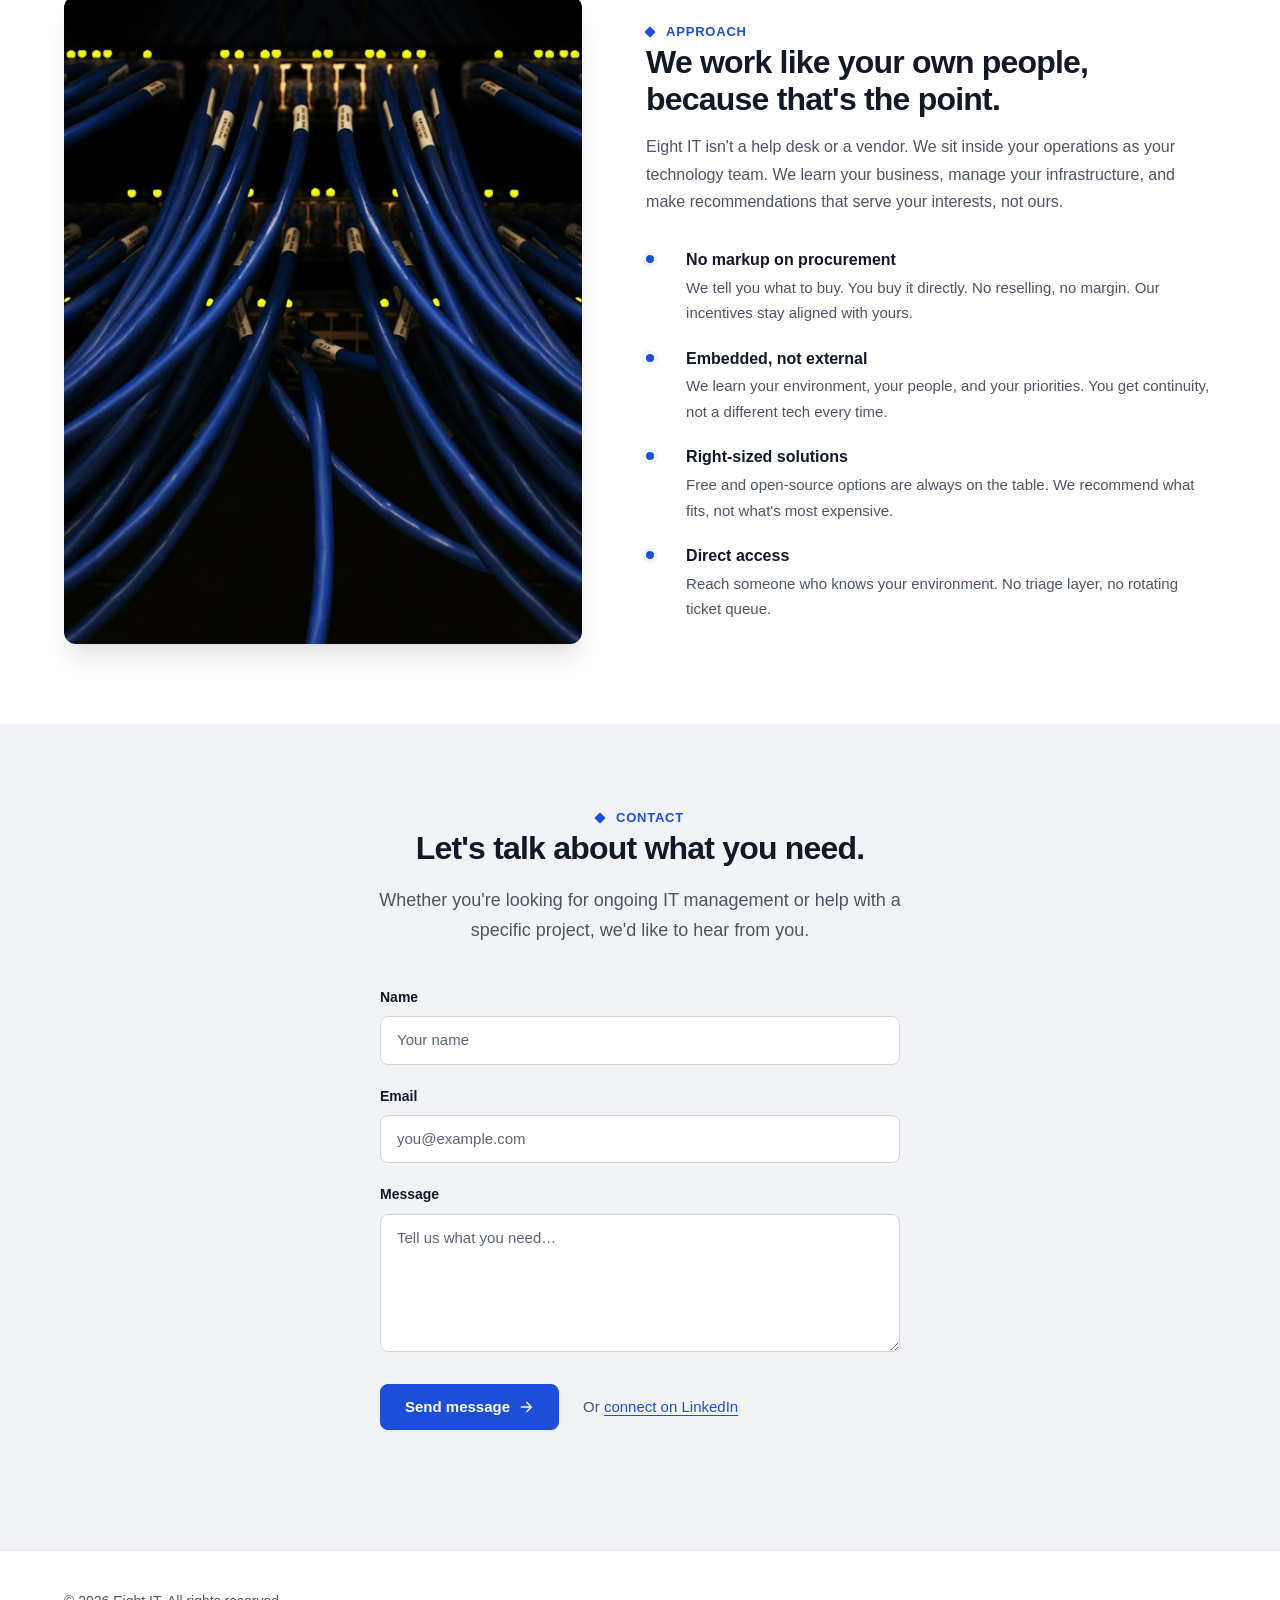
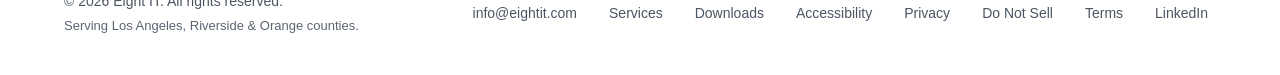
==== commit 7d677f3a: "Add intro line to services section" ====
--- a/index.html
+++ b/index.html
@@ -253,6 +253,7 @@
         <div class="section-head js-reveal">
           <p class="eyebrow">Services</p>
           <h2 class="heading-section" id="services-heading">Everything your business needs from IT, nothing it doesn't.</h2>
+          <p class="body-muted" style="margin-top: var(--space-4); max-width: 56ch;">Ongoing management, security, and on-demand support, scaled to your business, whether on a flat retainer or by the project.</p>
         </div>
         <div class="cards">
           <article class="card js-reveal">
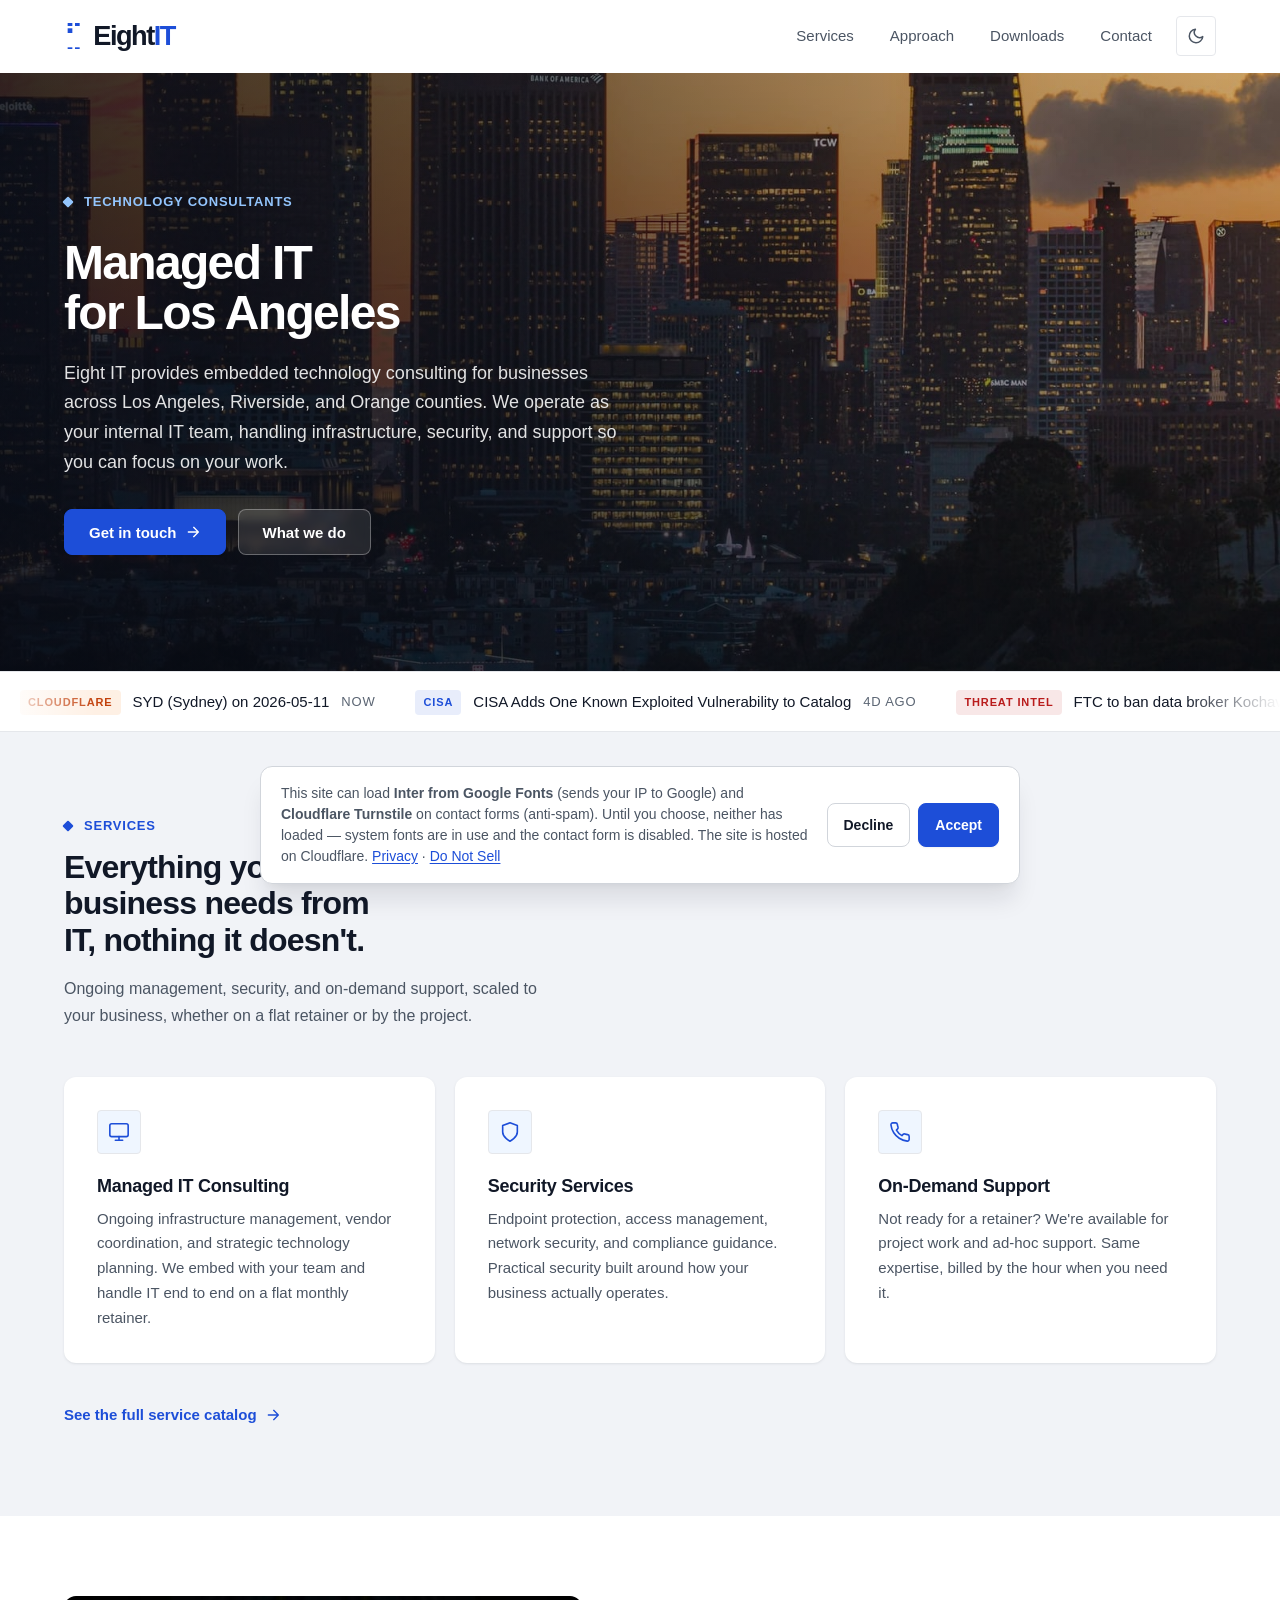
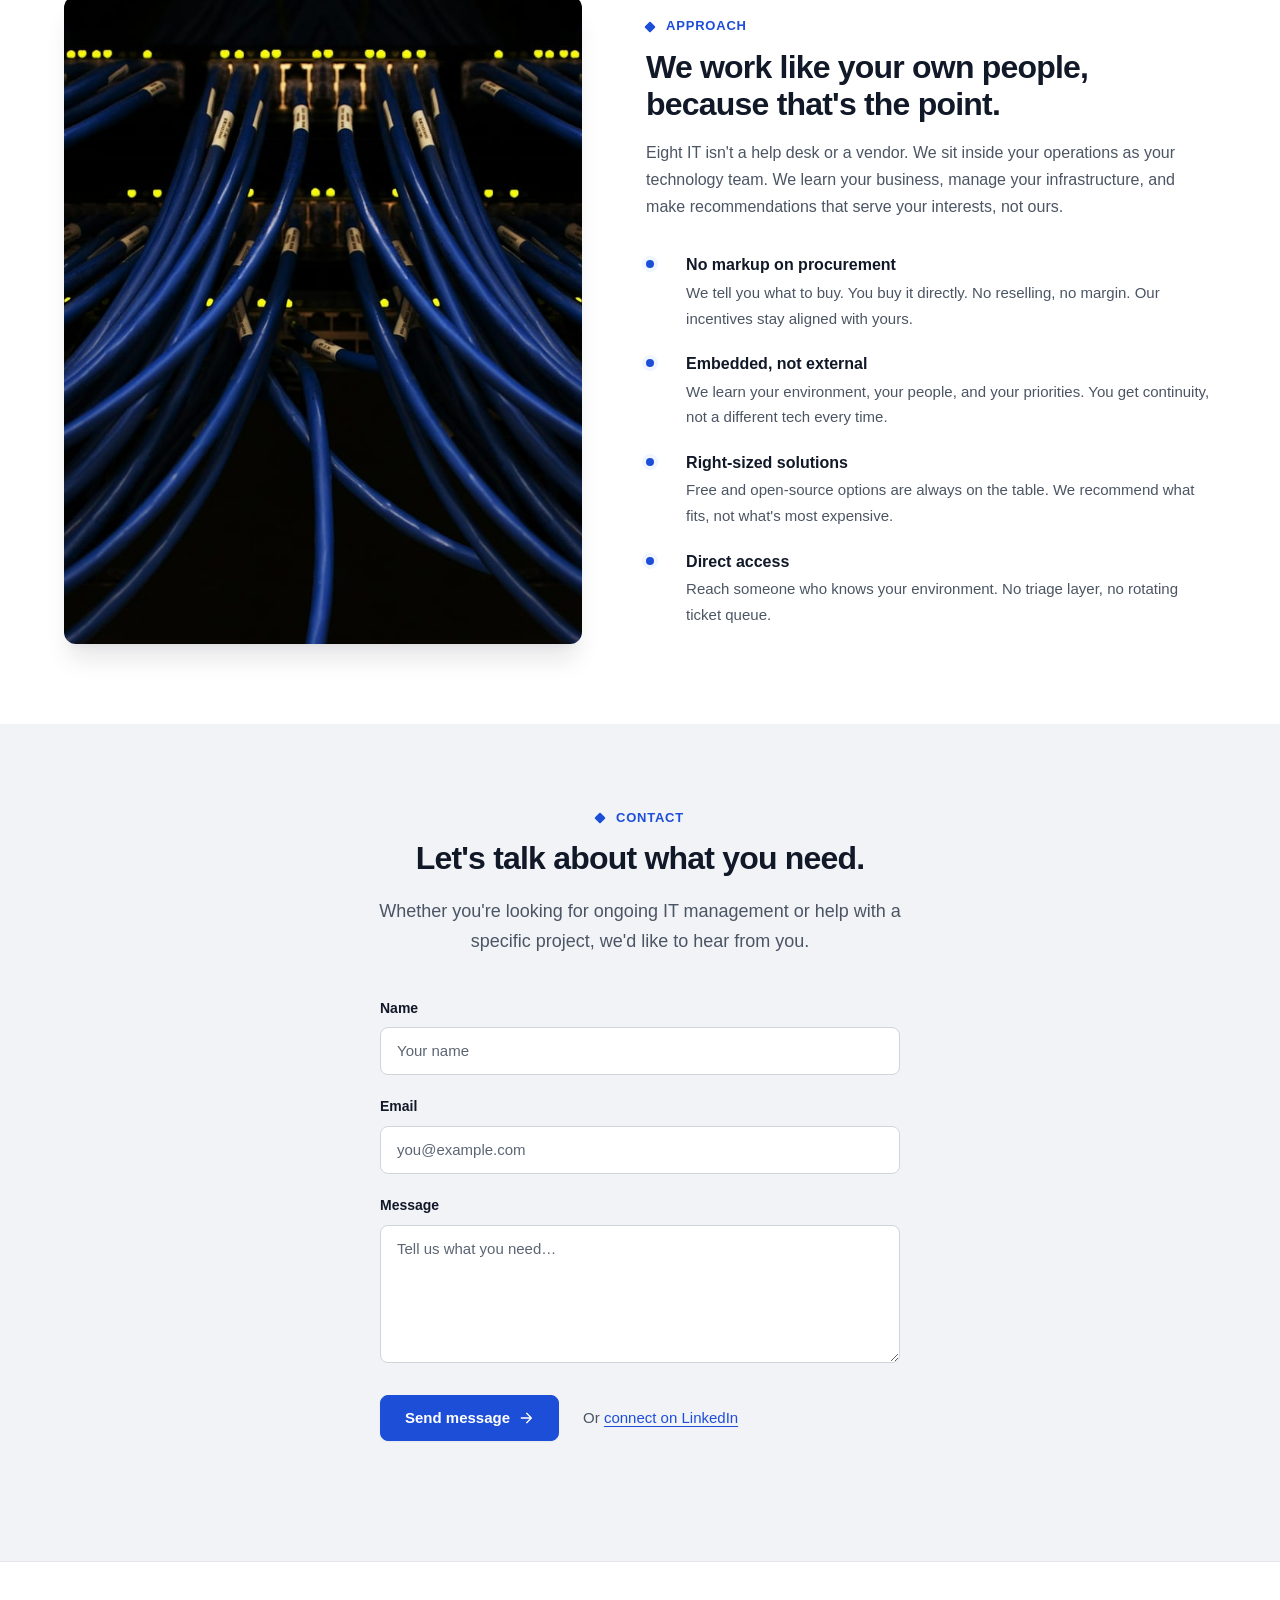
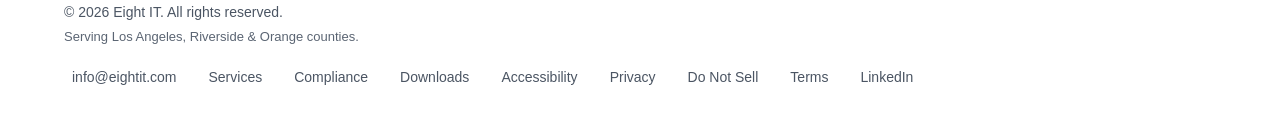
==== commit bd858659: "Site updates 2026-07-01" ====
--- a/index.html
+++ b/index.html
@@ -379,6 +379,7 @@
       <div class="footer-links">
         <a href="mailto:info@eightit.com">info@eightit.com</a>
         <a href="/services">Services</a>
+        <a href="/compliance">Compliance</a>
         <a href="/downloads">Downloads</a>
         <a href="/accessibility">Accessibility</a>
         <a href="/privacy">Privacy</a>
--- a/styles.css
+++ b/styles.css
@@ -361,6 +361,7 @@
   text-transform: uppercase;
   color: var(--accent-text);
   font-feature-settings: "tnum" 1, "ss01", "cv11";
+  margin-bottom: var(--space-3);
 }
 .eyebrow::before {
   content: "";
@@ -498,7 +499,7 @@
   flex-wrap: wrap;
 }
 
-.hero .eyebrow { color: #93c5fd; }
+.hero .eyebrow { color: #93c5fd; margin-bottom: 0; }
 .hero .eyebrow::before { background: #93c5fd; }
 .hero .heading-display { color: #ffffff; }
 .hero .lede { color: rgba(255, 255, 255, 0.88); }
@@ -642,7 +643,6 @@
 }
 
 .section-head { margin-bottom: var(--space-12); }
-.section-head .eyebrow { margin-bottom: var(--space-3); }
 .section-head .heading-section { margin-bottom: var(--space-3); }
 
 .cards {
